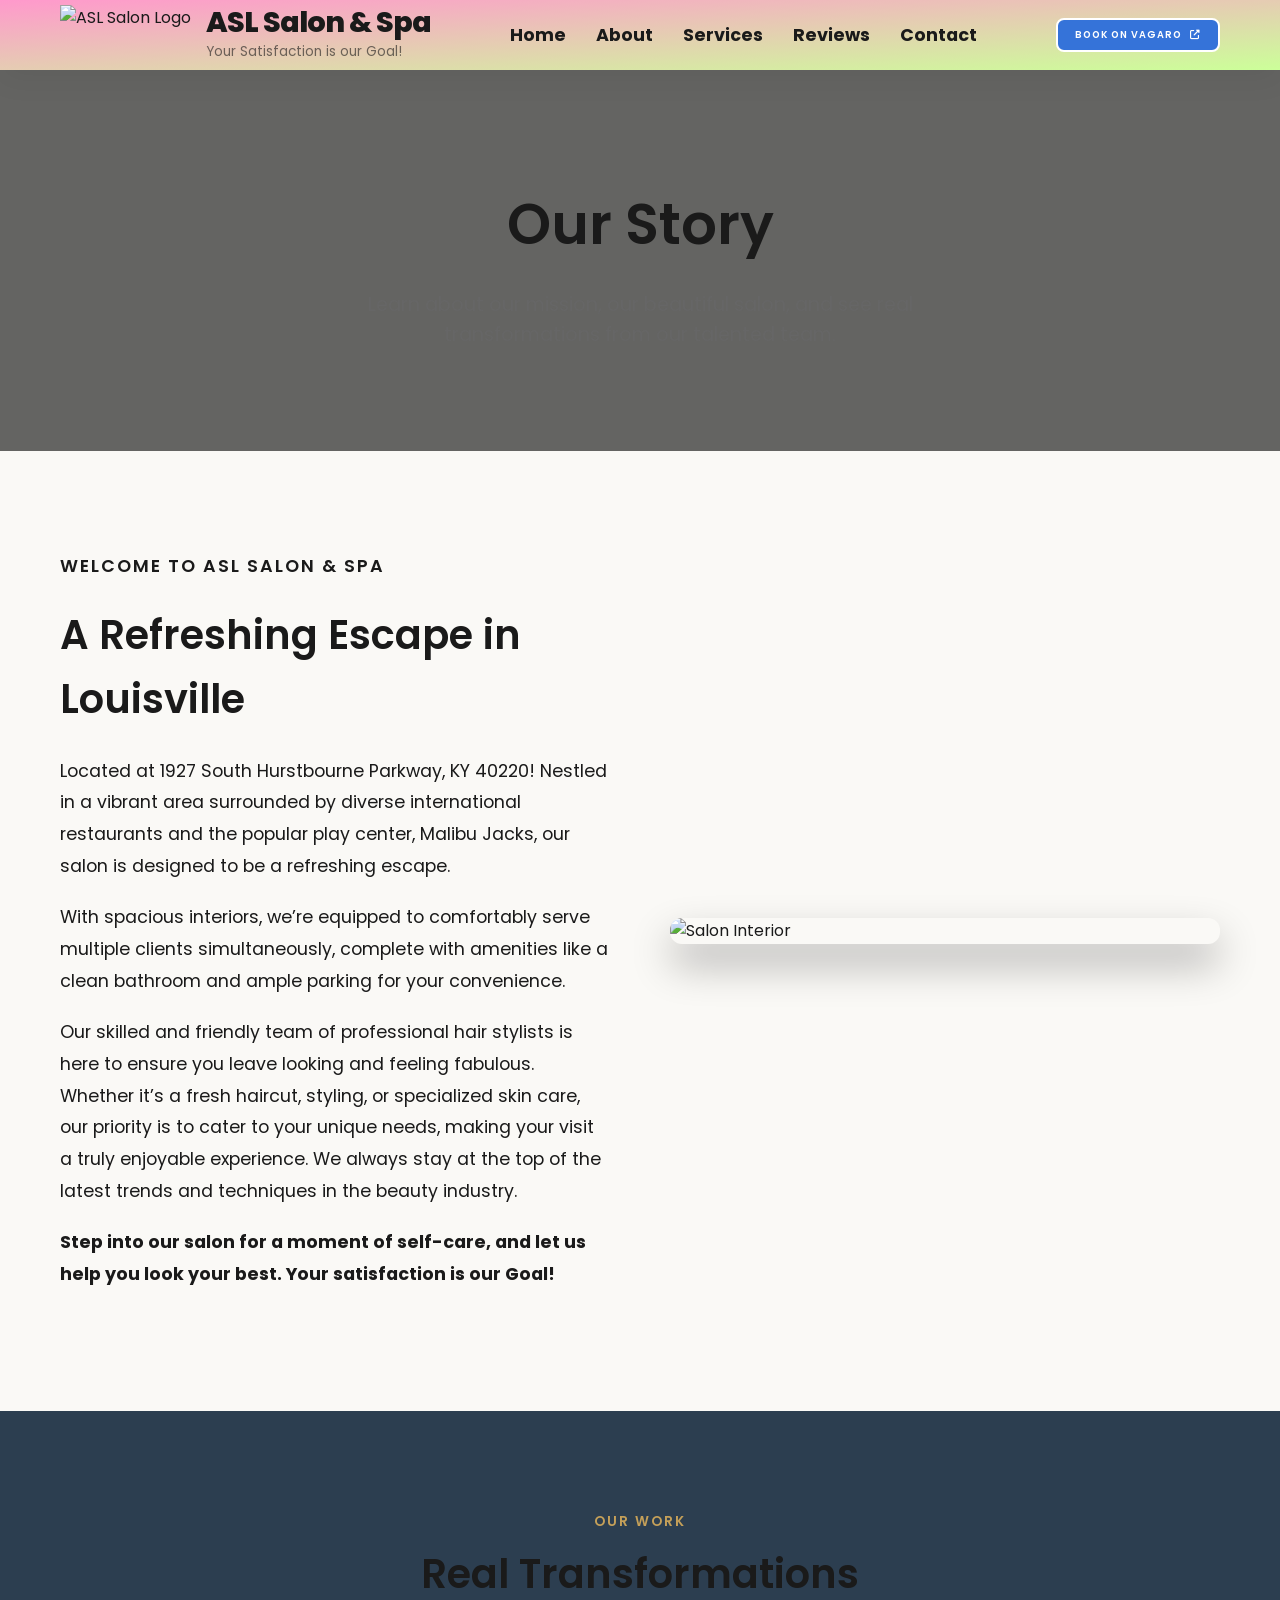
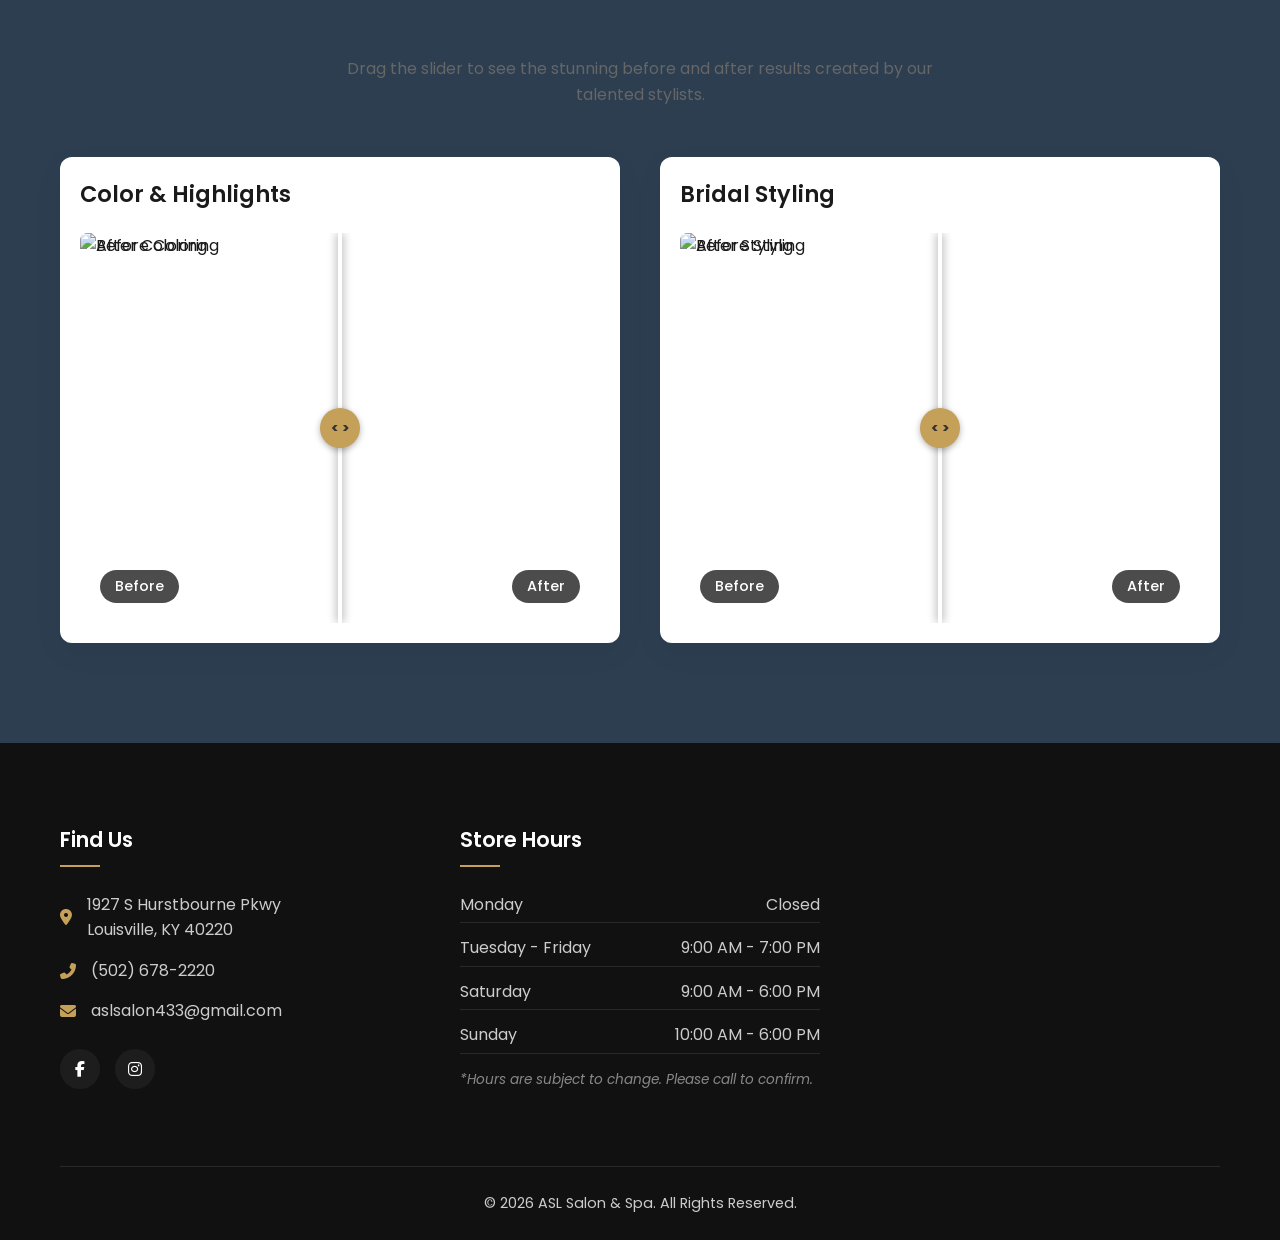
==== about.html @ 56c85f60 "Add files via upload" ====
<!DOCTYPE html>
<html lang="en">
<head>
    <meta charset="UTF-8">
    <meta name="viewport" content="width=device-width, initial-scale=1.0">
    <meta name="description" content="About ASL Salon & Spa in Louisville, KY. Discover our story and see our amazing client transformations.">
    <title>About Us | ASL Salon & Spa</title>
    
    <!-- Google Fonts -->
    <link rel="preconnect" href="https://fonts.googleapis.com">
    <link rel="preconnect" href="https://fonts.gstatic.com" crossorigin>
    <link href="https://fonts.googleapis.com/css2?family=Poppins:ital,wght@0,300;0,400;0,500;0,600;0,700;1,400&display=swap" rel="stylesheet">
    
    <!-- Font Awesome for Icons -->
    <link rel="stylesheet" href="https://cdnjs.cloudflare.com/ajax/libs/font-awesome/6.4.0/css/all.min.css">
    
    <!-- Custom CSS -->
    <link rel="stylesheet" href="style.css">
</head>
<body>
    <!-- Navigation -->
    <nav class="navbar" id="navbar">
        <div class="nav-container">
            <div class="brand">
                <img src="assets/logo.PNG" alt="ASL Salon Logo" class="logo-img">
                <div class="logo-text-wrapper">
                    <a href="index.html" class="logo-text">ASL Salon & Spa</a>
                    <span class="logo-tagline">Your Satisfaction is our Goal!</span>
                </div>
            </div>
            <div class="nav-links">
                <a href="index.html">Home</a>
                <a href="about.html">About</a>
                <a href="services.html">Services</a>
                <a href="index.html#testimonials">Reviews</a>
                <a href="contact.html">Contact</a>
            </div>
            <a href="https://www.vagaro.com/aslsalonandspa" class="btn-primary nav-btn" target="_blank" rel="noopener noreferrer">Book on Vagaro <i class="fas fa-external-link-alt" style="margin-left: 5px;"></i></a>
            <button class="mobile-menu-btn"><i class="fas fa-bars"></i></button>
        </div>
    </nav>

    <!-- About Hero Section -->
    <section class="about-hero">
        <div class="services-hero-overlay"></div>
        <div class="container text-center reveal" style="position: relative; z-index: 2;">
            <h1 style="font-size: 3.5rem; margin-bottom: 20px;">Our Story</h1>
            <p style="font-size: 1.2rem; max-width: 600px; margin: 0 auto; color: var(--text-light);">Learn about our mission, our beautiful salon, and see real transformations from our talented team.</p>
        </div>
    </section>

    <!-- Our Story Section -->
    <section class="our-story section-padding">
        <div class="container">
            <div class="about-grid">
                <div class="about-text reveal">
                    <p class="section-subtitle">Welcome to ASL Salon & Spa</p>
                    <h2 class="section-title">A Refreshing Escape in Louisville</h2>
                    <p>Located at 1927 South Hurstbourne Parkway, KY 40220! Nestled in a vibrant area surrounded by diverse international restaurants and the popular play center, Malibu Jacks, our salon is designed to be a refreshing escape.</p>
                    <p>With spacious interiors, we’re equipped to comfortably serve multiple clients simultaneously, complete with amenities like a clean bathroom and ample parking for your convenience.</p>
                    <p>Our skilled and friendly team of professional hair stylists is here to ensure you leave looking and feeling fabulous. Whether it’s a fresh haircut, styling, or specialized skin care, our priority is to cater to your unique needs, making your visit a truly enjoyable experience. We always stay at the top of the latest trends and techniques in the beauty industry.</p>
                    <p><strong>Step into our salon for a moment of self-care, and let us help you look your best. Your satisfaction is our Goal!</strong></p>
                </div>
                <div class="about-images reveal" style="transition-delay: 100ms;">
                    <img src="https://images.unsplash.com/photo-1527799820374-dcf8d9d4a388?ixlib=rb-4.0.3&auto=format&fit=crop&w=800&q=80" alt="Salon Interior" style="width: 100%; border-radius: 12px; box-shadow: 0 20px 40px rgba(0,0,0,0.3);">
                </div>
            </div>
        </div>
    </section>

    <!-- Transformations (Before & After) Section -->
    <section class="transformations section-padding" style="background-color: var(--secondary-color);">
        <div class="container text-center">
            <p class="section-subtitle reveal">Our Work</p>
            <h2 class="section-title reveal">Real Transformations</h2>
            <p class="reveal" style="color: var(--text-light); max-width: 600px; margin: 0 auto 50px auto;">Drag the slider to see the stunning before and after results created by our talented stylists.</p>

            <div class="transformations-grid">
                
                <!-- Transformation 1 -->
                <div class="transformation-card reveal">
                    <h3>Color & Highlights</h3>
                    <div class="ba-slider">
                        <img src="https://images.unsplash.com/photo-1595476108010-b4d1f10d5e43?ixlib=rb-4.0.3&auto=format&fit=crop&w=800&q=80" alt="After Coloring">
                        <div class="resize">
                            <img src="https://images.unsplash.com/photo-1519699047748-de8e457a634e?ixlib=rb-4.0.3&auto=format&fit=crop&w=800&q=80" alt="Before Coloring">
                        </div>
                        <span class="handle"></span>
                        <div class="ba-label before-label">Before</div>
                        <div class="ba-label after-label">After</div>
                    </div>
                </div>

                <!-- Transformation 2 -->
                <div class="transformation-card reveal" style="transition-delay: 100ms;">
                    <h3>Bridal Styling</h3>
                    <div class="ba-slider">
                        <img src="https://images.unsplash.com/photo-1560066984-138dadb4c035?ixlib=rb-4.0.3&auto=format&fit=crop&w=800&q=80" alt="After Styling">
                        <div class="resize">
                            <img src="https://images.unsplash.com/photo-1580618672591-eb180b1a973f?ixlib=rb-4.0.3&auto=format&fit=crop&w=800&q=80" alt="Before Styling">
                        </div>
                        <span class="handle"></span>
                        <div class="ba-label before-label">Before</div>
                        <div class="ba-label after-label">After</div>
                    </div>
                </div>

            </div>
        </div>
    </section>

    <!-- Contact & Footer -->
    <footer id="contact" class="footer">
        <div class="container">
            <div class="footer-grid">
                <!-- Location -->
                <div class="footer-col reveal">
                    <h3>Find Us</h3>
                    <p><i class="fas fa-map-marker-alt"></i> 1927 S Hurstbourne Pkwy<br>Louisville, KY 40220</p>
                    <p><i class="fas fa-phone-alt"></i> <a href="tel:502-678-2220">(502) 678-2220</a></p>
                    <p><i class="fas fa-envelope"></i> <a href="mailto:aslsalon433@gmail.com">aslsalon433@gmail.com</a></p>
                    <div class="social-links">
                        <a href="#"><i class="fab fa-facebook-f"></i></a>
                        <a href="#"><i class="fab fa-instagram"></i></a>
                    </div>
                </div>

                <!-- Hours -->
                <div class="footer-col reveal" style="transition-delay: 100ms;">
                    <h3>Store Hours</h3>
                    <ul class="hours-list">
                        <li><span>Monday</span> <span>Closed</span></li>
                        <li><span>Tuesday - Friday</span> <span>9:00 AM - 7:00 PM</span></li>
                        <li><span>Saturday</span> <span>9:00 AM - 6:00 PM</span></li>
                        <li><span>Sunday</span> <span>10:00 AM - 6:00 PM</span></li>
                    </ul>
                    <p class="hours-note">*Hours are subject to change. Please call to confirm.</p>
                </div>

                <!-- Map -->
                <div class="footer-col map-col reveal" style="transition-delay: 200ms;">
                    <!-- Embedded Google Map -->
                    <iframe 
                        src="https://www.google.com/maps/embed?pb=!1m18!1m12!1m3!1d3134.618036987747!2d-85.5804369!3d38.2187741!2m3!1f0!2f0!3f0!3m2!1i1024!2i768!4f13.1!3m3!1m2!1s0x8869a23999999999%3A0x8888888888888888!2s1927%20S%20Hurstbourne%20Pkwy%2C%20Louisville%2C%20KY%2040220!5e0!3m2!1sen!2sus!4v1680000000000!5m2!1sen!2sus" 
                        width="100%" 
                        height="200" 
                        style="border:0; border-radius: 8px;" 
                        allowfullscreen="" 
                        loading="lazy" 
                        referrerpolicy="no-referrer-when-downgrade">
                    </iframe>
                </div>
            </div>
            <div class="footer-bottom">
                <p>&copy; 2026 ASL Salon & Spa. All Rights Reserved.</p>
            </div>
        </div>
    </footer>

    <!-- Scripts -->
    <script src="script.js"></script>
</body>
</html>
---- style.css ----
/* CSS Variables for Theme */
:root {
    --primary-color: #c5a059; /* Elegant Gold/Bronze */
    --primary-hover: #b08d4b;
    --secondary-color: #2c3e50;
    --text-color: #1a1a1a; /* Deep Charcoal */
    --text-light: #666666;
    --bg-color: #faf9f6; /* Soft Beige/Cream */
    --bg-white: #ffffff;
    --transition: all 0.3s ease;
    --glass-bg: rgba(255, 255, 255, 0.85);
    --glass-border: rgba(255, 255, 255, 0.2);
    --shadow: 0 10px 30px rgba(0, 0, 0, 0.05);
}

/* Reset & Base Styles */
* {
    margin: 0;
    padding: 0;
    box-sizing: border-box;
}

html {
    scroll-behavior: smooth;
}

body {
    font-family: 'Poppins', sans-serif;
    color: var(--text-color);
    background-color: var(--bg-color);
    line-height: 1.6;
    overflow-x: hidden;
}

h1, h2, h3, h4, h5, h6 {
    font-family: 'Poppins', sans-serif;
    font-weight: 600;
    color: var(--text-color);
}

a {
    text-decoration: none;
    color: inherit;
    transition: var(--transition);
}

ul {
    list-style: none;
}

img {
    max-width: 100%;
    height: auto;
    display: block;
}

.container {
    max-width: 1200px;
    margin: 0 auto;
    padding: 0 20px;
}

.text-center {
    text-align: center;
}

.section-padding {
    padding: 100px 0;
}

.bg-light {
    background-color: var(--bg-white);
}

.highlight {
    color: var(--primary-color);
    font-style: italic;
}

/* Typography Utility */
.section-subtitle {
    text-transform: uppercase;
    letter-spacing: 2px;
    font-size: 0.85rem;
    color: var(--primary-color);
    font-weight: 600;
    margin-bottom: 10px;
}

.section-title {
    font-size: 2.5rem;
    margin-bottom: 50px;
}

/* Buttons */
.btn-primary {
    display: inline-block;
    background-color: rgb(53, 115, 217);
    color: #fff;
    padding: 7px 17px;
    font-size: 0.6rem;
    border-radius: 8px;
    font-weight: 600;
    letter-spacing: 1px;
    transition: var(--transition);
    border: 2px solid #fff;
    text-transform: uppercase;
    white-space: nowrap;
}

.btn-primary:hover {
    background-color: rgb(63, 125, 227);
    transform: translateY(-2px);
    box-shadow: 0 10px 20px rgba(0,0,0,0.1);
}

.btn-primary:active {
    transform: translateY(0);
    box-shadow: none;
}

.btn-secondary {
    display: inline-block;
    background-color: rgb(53, 115, 217);
    color: #fff;
    padding: 7px 17px;
    font-size: 0.6rem;
    border-radius: 8px;
    font-weight: 600;
    letter-spacing: 1px;
    transition: var(--transition);
    border: 2px solid #fff;
    text-transform: uppercase;
    white-space: nowrap;
}

.btn-secondary:hover {
    background-color: rgb(63, 125, 227);
    transform: translateY(-2px);
    box-shadow: 0 10px 20px rgba(0,0,0,0.1);
}

.btn-secondary:active {
    transform: translateY(0);
    box-shadow: none;
}

.btn-large {
    padding: 9px 21px;
    font-size: 0.7rem;
}

/* Navigation - Glassmorphism */
.navbar {
    position: fixed;
    top: 0;
    left: 0;
    width: 100%;
    z-index: 1000;
    transition: var(--transition);
    padding: 5px 0;
    background: linear-gradient(to top left, #ccff99 0%, #ff99cc 100%);
    box-shadow: var(--shadow);
}

.navbar.scrolled {
    padding: 5px 0;
}

.nav-container {
    max-width: 1200px;
    margin: 0 auto;
    padding: 0 20px;
    display: flex;
    justify-content: space-between;
    align-items: center;
}

.brand {
    display: flex;
    align-items: center;
    gap: 15px;
}

.logo-img {
    height: 60px; 
    width: auto;
}

.logo-text-wrapper {
    display: flex;
    flex-direction: column;
}

.logo-text {
    font-family: 'Poppins', sans-serif;
    font-size: 1.8rem;
    font-weight: 800; /* Heavy Bold */
    color: var(--text-color);
    letter-spacing: -1px;
    white-space: nowrap;
    line-height: 1.1;
}

.logo-tagline {
    font-size: 0.85rem;
    font-weight: 400;
    color: var(--text-color);
    opacity: 0.6;
    margin-top: 2px;
    white-space: nowrap;
}

.nav-links {
    display: flex;
    gap: 30px;
}

.nav-links a {
    font-size: 1.1rem;
    font-weight: 700;
    color: var(--text-color);
    position: relative;
    display: inline-block;
    transition: all 0.3s cubic-bezier(0.175, 0.885, 0.32, 1.275);
}

.nav-links a:hover {
    color: #fff;
    transform: scale(1.15);
}

.navbar.scrolled .nav-links a {
    color: var(--text-color);
}

.nav-links a::after {
    content: '';
    position: absolute;
    bottom: -5px;
    left: 0;
    width: 0;
    height: 2px;
    background-color: var(--primary-color);
    transition: var(--transition);
}

.nav-links a:hover::after {
    width: 100%;
}

.mobile-menu-btn {
    display: none;
    background: none;
    border: none;
    font-size: 1.5rem;
    color: var(--text-color);
    cursor: pointer;
}

.navbar.scrolled .mobile-menu-btn {
    color: var(--text-color);
}

/* Hero Section */
.hero {
    position: relative;
    height: 100vh;
    min-height: 600px;
    display: flex;
    align-items: center;
    justify-content: center;
    text-align: center;
    overflow: hidden;
}
.hero-slideshow {
    position: absolute;
    top: 0; left: 0; right: 0; bottom: 0;
    z-index: 1;
    overflow: hidden;
}

.slide {
    position: absolute;
    top: -5%; left: -5%; right: -5%; bottom: -5%;
    background-size: cover;
    background-position: center;
    filter: blur(2px); /* Much less blur so services are distinguishable */
    opacity: 0;
    animation: fadeSlide 12s infinite ease-in-out;
}

.slide-1 {
    /* Men's Haircut */
    background-image: url('assets/mens_haircut.png');
    animation-delay: 0s;
}

.slide-2 {
    /* Woman Coloring / Highlights */
    background-image: url('assets/woman_highlights.png');
    animation-delay: 3s;
}

.slide-3 {
    /* Man Threading / Grooming */
    background-image: url('assets/man_threading.png');
    animation-delay: 6s;
}

.slide-4 {
    /* Woman Facial */
    background-image: url('assets/woman_facial.png');
    animation-delay: 9s;
}

@keyframes fadeSlide {
    0%   { opacity: 0; transform: scale(1) translateX(0px); }
    5%   { opacity: 1; transform: scale(1.01) translateX(-5px); }
    20%  { opacity: 1; transform: scale(1.04) translateX(-15px); }
    25%  { opacity: 0; transform: scale(1.05) translateX(-25px); }
    100% { opacity: 0; transform: scale(1) translateX(0px); }
}
.hero-overlay {
    position: absolute;
    top: 0;
    left: 0;
    width: 100%;
    height: 100%;
    background: linear-gradient(rgba(0,0,0,0.4), rgba(0,0,0,0.7));
    z-index: 2;
}

.hero-content {
    position: relative;
    z-index: 3;
    max-width: 800px;
    padding: 0 20px;
}

.hero h1 {
    color: #fff;
    font-size: 4.5rem;
    line-height: 1.2;
    margin-bottom: 20px;
}

.hero p {
    color: #f0f0f0;
    font-size: 1.2rem;
    margin-bottom: 40px;
    font-weight: 300;
}

.hero-buttons {
    display: flex;
    gap: 20px;
    justify-content: center;
}

/* Services Section */
.services-grid {
    display: grid;
    grid-template-columns: repeat(auto-fit, minmax(300px, 1fr));
    gap: 40px;
}

.service-card {
    background: var(--bg-white);
    border-radius: 8px;
    overflow: hidden;
    box-shadow: var(--shadow);
    transition: var(--transition);
}

.service-card:hover {
    transform: translateY(-10px);
    box-shadow: 0 20px 40px rgba(0,0,0,0.1);
}

.service-img {
    height: 250px;
    overflow: hidden;
}

.service-img img {
    width: 100%;
    height: 100%;
    object-fit: cover;
    transition: transform 0.5s ease;
}

.service-card:hover .service-img img {
    transform: scale(1.1);
}

.service-content {
    padding: 30px;
    text-align: left;
}

.service-content h3 {
    font-size: 1.4rem;
    margin-bottom: 15px;
}

.service-content p {
    color: var(--text-light);
    margin-bottom: 20px;
    font-size: 0.95rem;
}

.service-link {
    color: var(--primary-color);
    font-weight: 600;
    font-size: 0.9rem;
    text-transform: uppercase;
    letter-spacing: 1px;
    display: inline-flex;
    align-items: center;
    gap: 8px;
}

.service-link:hover {
    color: var(--text-color);
}

/* About Section */
.about-grid {
    display: grid;
    grid-template-columns: 1fr 1fr;
    gap: 60px;
    align-items: center;
}

.about-text h2 {
    margin-bottom: 25px;
}

.about-text p {
    color: var(--text-light);
    margin-bottom: 20px;
}

.about-features {
    margin-top: 30px;
}

.about-features li {
    margin-bottom: 15px;
    display: flex;
    align-items: center;
    gap: 15px;
    font-weight: 500;
}

.about-features i {
    color: var(--primary-color);
    font-size: 1.2rem;
}

.about-images {
    position: relative;
}

.img-main {
    border-radius: 8px;
    box-shadow: var(--shadow);
}

.img-sub {
    position: absolute;
    bottom: -30px;
    left: -30px;
    border: 10px solid var(--bg-white);
    border-radius: 8px;
    box-shadow: var(--shadow);
    width: 60%;
}

/* Testimonials */
.testimonials {
    background-color: var(--secondary-color);
    color: #fff;
}

.testimonials .section-title, .testimonials .section-subtitle {
    color: #fff;
}

.testimonials .section-subtitle {
    color: var(--primary-color);
}

.reviews-carousel-wrapper {
    overflow: hidden;
    width: 100%;
    padding: 20px 0 40px 0;
    margin-top: 40px;
}

.reviews-carousel-track {
    display: flex;
    width: max-content;
    gap: 30px;
    padding-right: 30px;
    animation: marquee-scroll 45s linear infinite;
}

.reviews-carousel-track:hover {
    animation-play-state: paused;
}

@keyframes marquee-scroll {
    0% { transform: translateX(0); }
    100% { transform: translateX(-50%); }
}

.review-card {
    width: 350px;
    flex-shrink: 0;
    white-space: normal;
    background: #fff;
    border-radius: 12px;
    padding: 30px;
    text-align: left;
    box-shadow: 0 10px 30px rgba(0,0,0,0.1);
    border: 1px solid rgba(0,0,0,0.05);
}

.review-header {
    display: flex;
    justify-content: space-between;
    align-items: flex-start;
    margin-bottom: 20px;
}

.reviewer-info {
    display: flex;
    align-items: center;
    gap: 15px;
}

.reviewer-avatar {
    width: 50px;
    height: 50px;
    border-radius: 50%;
    background: linear-gradient(to top left, #ccff99 0%, #ff99cc 100%);
    color: #333;
    display: flex;
    align-items: center;
    justify-content: center;
    font-size: 1.5rem;
    font-weight: 700;
}

.client-name {
    margin: 0;
    font-size: 1.1rem;
    font-weight: 600;
    color: #333;
}

.stars {
    color: #fbbc04; /* Google yellow */
    font-size: 0.9rem;
    margin-top: 2px;
}

.google-icon {
    font-size: 1.5rem;
    color: #4285F4;
}

.review-text {
    font-family: 'Poppins', sans-serif;
    font-size: 1rem;
    color: #555;
    line-height: 1.6;
    font-style: normal;
}

/* Footer */
.footer {
    background-color: #111;
    color: #ccc;
    padding: 80px 0 0 0;
}

.footer-grid {
    display: grid;
    grid-template-columns: repeat(auto-fit, minmax(250px, 1fr));
    gap: 40px;
    margin-bottom: 60px;
}

.footer-col h3 {
    color: #fff;
    font-size: 1.3rem;
    margin-bottom: 25px;
    position: relative;
    padding-bottom: 10px;
}

.footer-col h3::after {
    content: '';
    position: absolute;
    bottom: 0;
    left: 0;
    width: 40px;
    height: 2px;
    background-color: var(--primary-color);
}

.footer-col p {
    margin-bottom: 15px;
    display: flex;
    align-items: center;
    gap: 15px;
}

.footer-col p i {
    color: var(--primary-color);
}

.social-links {
    display: flex;
    gap: 15px;
    margin-top: 25px;
}

.social-links a {
    display: inline-flex;
    align-items: center;
    justify-content: center;
    width: 40px;
    height: 40px;
    background-color: rgba(255,255,255,0.05);
    border-radius: 50%;
    color: #fff;
}

.social-links a:hover {
    background-color: var(--primary-color);
}

.hours-list li {
    display: flex;
    justify-content: space-between;
    margin-bottom: 12px;
    border-bottom: 1px solid rgba(255,255,255,0.1);
    padding-bottom: 5px;
}

.hours-note {
    font-size: 0.85rem;
    font-style: italic;
    color: #888;
    margin-top: 15px;
}

.footer-bottom {
    text-align: center;
    padding: 25px 0;
    border-top: 1px solid rgba(255,255,255,0.1);
    font-size: 0.9rem;
}

/* Animations */
.reveal {
    opacity: 0;
    transform: translateY(30px);
    transition: all 0.8s ease;
}

.reveal.active {
    opacity: 1;
    transform: translateY(0);
}

/* Responsive */
@media (max-width: 992px) {
    .about-grid {
        grid-template-columns: 1fr;
        gap: 40px;
    }
    
    .img-sub {
        width: 50%;
    }

    .hero h1 {
        font-size: 3.5rem;
    }
}

@media (max-width: 768px) {
    .nav-links {
        display: none; 
        flex-direction: column;
        position: absolute;
        top: 100%;
        left: 0;
        width: 100%;
        background: linear-gradient(to top left, #ccff99 0%, #ff99cc 100%);
        padding: 20px 0;
        text-align: center;
        box-shadow: 0 10px 20px rgba(0,0,0,0.1);
    }
    
    .nav-links.active {
        display: flex;
    }
    
    .mobile-menu-btn {
        display: block;
    }

    .nav-btn {
        display: none;
    }

    .hero h1 {
        font-size: 2.8rem;
    }

    .hero-buttons {
        flex-direction: column;
        align-items: center;
        gap: 15px;
    }

    .section-title {
        font-size: 2rem;
    }

    .footer-grid {
        grid-template-columns: 1fr;
    }

    .section-padding {
        padding: 50px 0;
    }
}

/* Pricing Section */
.services-hero {
    background: linear-gradient(rgba(0,0,0,0.6), rgba(0,0,0,0.6)), url('assets/woman_facial.png');
    background-size: cover;
    background-position: center;
    padding: 180px 0 100px 0;
    color: #fff;
    position: relative;
}

.pricing-grid {
    display: grid;
    grid-template-columns: 1fr 1fr;
    gap: 60px;
    margin-top: 40px;
}

.pricing-category {
    background: #fff;
    border-radius: 16px;
    padding: 35px 30px;
    box-shadow: 0 15px 35px rgba(0,0,0,0.06);
    transition: transform 0.3s ease, box-shadow 0.3s ease;
    border-top: 5px solid var(--primary-color);
}

.pricing-category:hover {
    transform: translateY(-8px);
    box-shadow: 0 25px 50px rgba(0,0,0,0.1);
}

.category-header {
    display: flex;
    align-items: center;
    gap: 15px;
    margin-bottom: 30px;
    padding-bottom: 20px;
    border-bottom: 1px solid rgba(0, 0, 0, 0.08);
}

.category-header i {
    font-size: 1.5rem;
    color: #fff;
    background: linear-gradient(135deg, var(--primary-color), var(--primary-hover));
    width: 50px;
    height: 50px;
    display: flex;
    align-items: center;
    justify-content: center;
    border-radius: 50%;
    box-shadow: 0 5px 15px rgba(197, 160, 89, 0.3);
}

.category-header h2 {
    font-size: 1.8rem;
    margin: 0;
    color: var(--secondary-color);
    letter-spacing: -0.5px;
}

.pricing-item {
    display: flex;
    align-items: center;
    margin-bottom: 16px;
    padding: 4px 0;
    transition: opacity 0.2s ease;
}

.pricing-item:hover {
    opacity: 0.8;
}

.pricing-name {
    font-weight: 500;
    color: #333;
    font-size: 1.05rem;
}

.pricing-dots {
    flex-grow: 1;
    border-bottom: 2px dotted rgba(0, 0, 0, 0.15);
    margin: 0 15px;
    position: relative;
    top: -5px;
}

.pricing-price {
    font-weight: 700;
    color: var(--secondary-color);
    font-size: 1.1rem;
    background: #f8f9fa;
    padding: 4px 12px;
    border-radius: 20px;
    border: 1px solid rgba(0,0,0,0.05);
}

@media (max-width: 992px) {
    .pricing-grid {
        grid-template-columns: 1fr;
    }
}

/* About Page & Transformations */
.about-hero {
    background: linear-gradient(rgba(0,0,0,0.6), rgba(0,0,0,0.6)), url('https://images.unsplash.com/photo-1521590832167-7bfc17484d20?ixlib=rb-4.0.3&auto=format&fit=crop&w=1920&q=80');
    background-size: cover;
    background-position: center;
    padding: 180px 0 100px 0;
    color: #fff;
    position: relative;
}

.our-story p {
    font-size: 1.1rem;
    line-height: 1.8;
    margin-bottom: 20px;
    color: var(--text-color);
}

.transformations-grid {
    display: grid;
    grid-template-columns: 1fr 1fr;
    gap: 40px;
    margin-top: 40px;
}

.transformation-card {
    background: #fff;
    border-radius: 12px;
    padding: 20px;
    box-shadow: 0 10px 30px rgba(0,0,0,0.05);
    text-align: left;
}

.transformation-card h3 {
    margin-bottom: 20px;
    font-size: 1.4rem;
    color: var(--text-color);
}

/* Before & After Slider */
.ba-slider {
    position: relative;
    width: 100%;
    overflow: hidden;
    border-radius: 8px;
    aspect-ratio: 4/3;
    user-select: none;
}

.ba-slider img {
    width: 100%;
    height: 100%;
    object-fit: cover;
    display: block;
}

.ba-slider .resize {
    position: absolute;
    top: 0;
    left: 0;
    height: 100%;
    width: 50%;
    overflow: hidden;
}

.ba-slider .resize img {
    position: absolute;
    top: 0;
    left: 0;
    height: 100%;
    /* width is set via JS to match parent container width */
    max-width: none;
}

.ba-slider .handle {
    position: absolute;
    left: 50%;
    top: 0;
    bottom: 0;
    width: 4px;
    background-color: #fff;
    cursor: ew-resize;
    transform: translateX(-50%);
    box-shadow: 0 0 10px rgba(0,0,0,0.5);
    z-index: 10;
}

.ba-slider .handle::after {
    content: '< >';
    position: absolute;
    top: 50%;
    left: 50%;
    transform: translate(-50%, -50%);
    width: 40px;
    height: 40px;
    background-color: var(--primary-color);
    color: #333;
    border-radius: 50%;
    display: flex;
    align-items: center;
    justify-content: center;
    font-weight: bold;
    font-size: 14px;
    box-shadow: 0 2px 6px rgba(0,0,0,0.3);
}

.ba-label {
    position: absolute;
    bottom: 20px;
    background: rgba(0,0,0,0.7);
    color: #fff;
    padding: 5px 15px;
    border-radius: 20px;
    font-size: 0.9rem;
    font-weight: 500;
    z-index: 5;
    pointer-events: none;
}

.before-label {
    left: 20px;
}

.after-label {
    right: 20px;
}

@media (max-width: 992px) {
    .transformations-grid {
        grid-template-columns: 1fr;
    }
}

/* Custom Pricing Card Colors */
.card-treatment {
    background-color: #47e1b5 !important;
    border-top: none !important;
}
.card-treatment .category-header h2,
.card-treatment .pricing-name,
.card-treatment .pricing-price {
    color: #111 !important;
}
.card-treatment .pricing-dots {
    border-bottom: 2px dotted rgba(0, 0, 0, 0.3) !important;
}
.card-treatment .pricing-price {
    background: rgba(255, 255, 255, 0.5) !important;
    border: 1px solid rgba(255, 255, 255, 0.6) !important;
}
.card-treatment .category-header {
    border-bottom: 1px solid rgba(0, 0, 0, 0.15) !important;
}

.card-waxing {
    background: linear-gradient(to bottom, #ccccff 0%, #ff99ff 100%) !important;
    border-top: none !important;
}
.card-waxing .category-header h2,
.card-waxing .pricing-name,
.card-waxing .pricing-price {
    color: #111 !important;
}
.card-waxing .pricing-dots {
    border-bottom: 2px dotted rgba(0, 0, 0, 0.3) !important;
}
.card-waxing .pricing-price {
    background: rgba(255, 255, 255, 0.5) !important;
    border: 1px solid rgba(255, 255, 255, 0.6) !important;
}
.card-waxing .category-header {
    border-bottom: 1px solid rgba(0, 0, 0, 0.15) !important;
}

.card-womens {
    background: linear-gradient(to bottom, #003399 0%, #ff00ff 100%) !important;
    border-top: none !important;
}
.card-womens .category-header h2,
.card-womens .pricing-name,
.card-womens .pricing-price {
    color: #fff !important;
}
.card-womens .pricing-dots {
    border-bottom: 2px dotted rgba(255, 255, 255, 0.4) !important;
}
.card-womens .pricing-price {
    background: rgba(0, 0, 0, 0.2) !important;
    border: 1px solid rgba(0, 0, 0, 0.3) !important;
}
.card-womens .category-header {
    border-bottom: 1px solid rgba(255, 255, 255, 0.2) !important;
}

.card-mens {
    background-color: #1d2322 !important;
    border-top: none !important;
}
.card-mens .category-header h2,
.card-mens .pricing-name,
.card-mens .pricing-price {
    color: #fff !important;
}
.card-mens .pricing-dots {
    border-bottom: 2px dotted rgba(255, 255, 255, 0.4) !important;
}
.card-mens .pricing-price {
    background: rgba(255, 255, 255, 0.1) !important;
    border: 1px solid rgba(255, 255, 255, 0.15) !important;
}
.card-mens .category-header {
    border-bottom: 1px solid rgba(255, 255, 255, 0.2) !important;
}

/* Contact Page */
.contact-hero {
    background: linear-gradient(rgba(0,0,0,0.6), rgba(0,0,0,0.6)), url('https://images.unsplash.com/photo-1562322140-8baeececf3df?ixlib=rb-4.0.3&auto=format&fit=crop&w=1920&q=80');
    background-size: cover;
    background-position: center;
    padding: 180px 0 100px 0;
    color: #fff;
    position: relative;
}

.contact-grid {
    display: grid;
    grid-template-columns: 1fr 1.5fr;
    gap: 50px;
}

.contact-info-panel {
    background: #fff;
    padding: 40px;
    border-radius: 16px;
    box-shadow: 0 15px 35px rgba(0,0,0,0.06);
}

.contact-info-panel h2 {
    font-size: 2rem;
    margin-bottom: 15px;
    color: var(--secondary-color);
}

.contact-intro {
    color: var(--text-light);
    margin-bottom: 30px;
    font-size: 1.05rem;
}

.info-item {
    display: flex;
    align-items: flex-start;
    gap: 20px;
    margin-bottom: 25px;
}

.info-item i {
    font-size: 1.5rem;
    color: var(--primary-color);
    background: rgba(197, 160, 89, 0.1);
    width: 50px;
    height: 50px;
    display: flex;
    align-items: center;
    justify-content: center;
    border-radius: 50%;
    flex-shrink: 0;
}

.info-item h3 {
    margin-bottom: 5px;
    font-size: 1.1rem;
}

.info-item p {
    color: var(--text-light);
    margin: 0;
}

.store-hours-box {
    margin-top: 40px;
    padding-top: 30px;
    border-top: 1px solid rgba(0,0,0,0.1);
}

.store-hours-box h3 {
    margin-bottom: 20px;
    display: flex;
    align-items: center;
    gap: 10px;
    color: var(--secondary-color);
}

.hours-list-detailed li {
    display: flex;
    justify-content: space-between;
    margin-bottom: 10px;
    padding-bottom: 10px;
    border-bottom: 1px dashed rgba(0,0,0,0.05);
}

.hours-list-detailed li:last-child {
    border-bottom: none;
    margin-bottom: 0;
    padding-bottom: 0;
}

.hours-list-detailed .closed {
    color: #e74c3c;
    font-weight: 600;
}

.contact-form-container {
    background: #fff;
    padding: 40px;
    border-radius: 16px;
    box-shadow: 0 15px 35px rgba(0,0,0,0.06);
    border-top: 5px solid var(--primary-color);
}

.contact-form-container h2 {
    font-size: 2rem;
    margin-bottom: 30px;
    color: var(--secondary-color);
}

.contact-form .form-group {
    margin-bottom: 20px;
}

.contact-form label {
    display: block;
    margin-bottom: 8px;
    font-weight: 500;
    color: #333;
}

.contact-form input,
.contact-form select,
.contact-form textarea {
    width: 100%;
    padding: 15px;
    border: 1px solid #ddd;
    border-radius: 8px;
    font-family: 'Poppins', sans-serif;
    font-size: 1rem;
    transition: var(--transition);
    background: #fdfdfd;
}

.contact-form input:focus,
.contact-form select:focus,
.contact-form textarea:focus {
    outline: none;
    border-color: var(--primary-color);
    box-shadow: 0 0 0 3px rgba(197, 160, 89, 0.2);
}

.contact-form textarea {
    resize: vertical;
}

.submit-btn {
    width: 100%;
    font-size: 1.1rem;
    padding: 15px;
    margin-top: 10px;
}

@media (max-width: 992px) {
    .contact-grid {
        grid-template-columns: 1fr;
    }
}
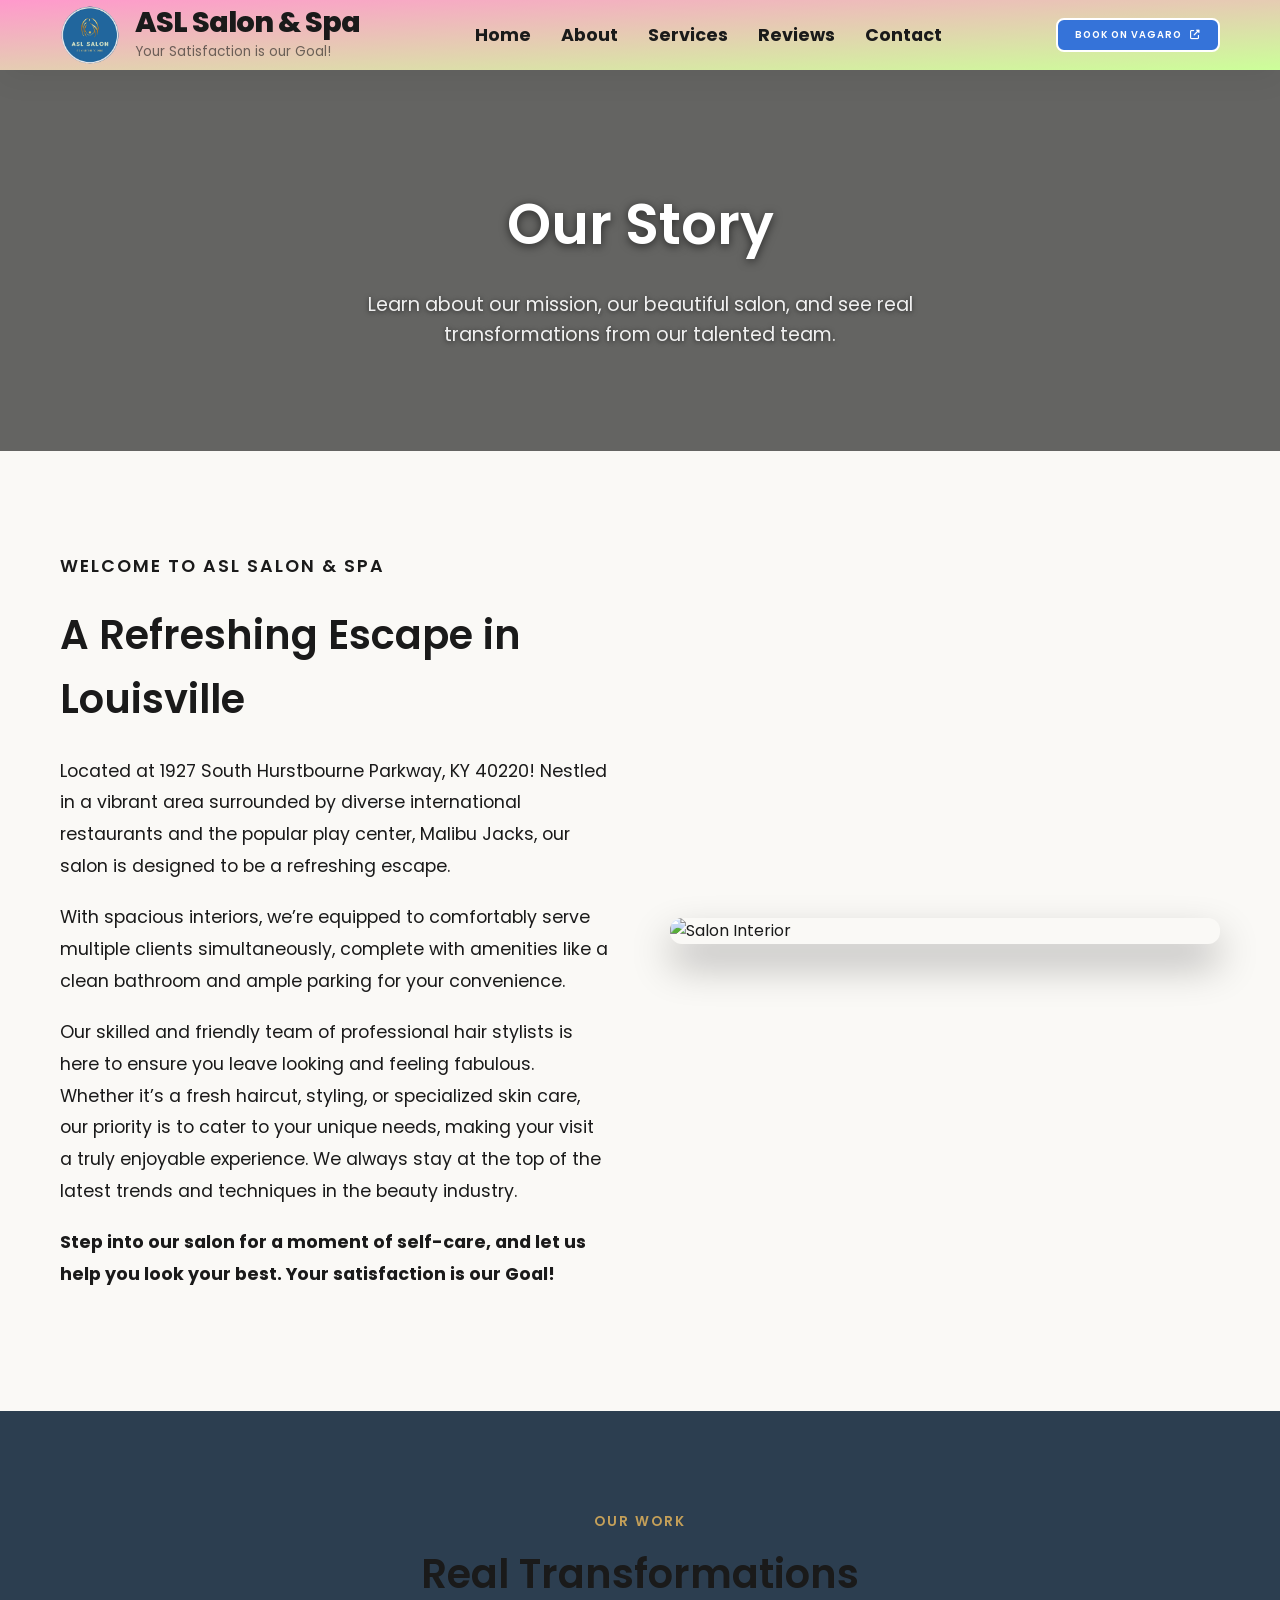
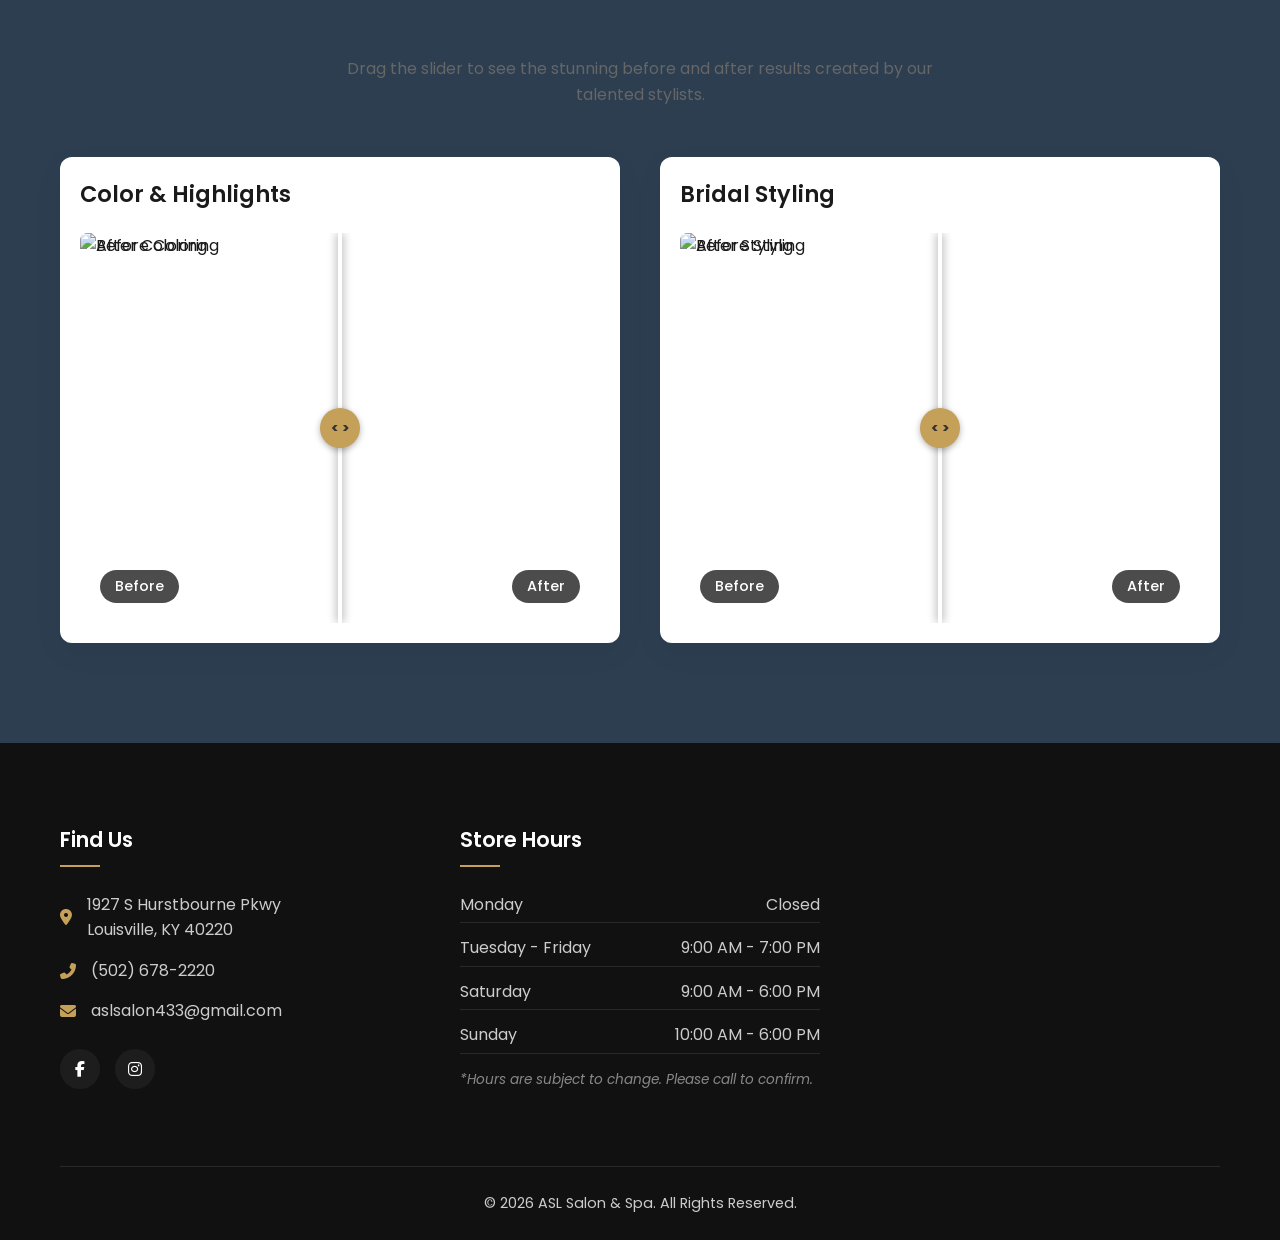
==== commit 588397bc: "Add files via upload" ====
--- a/about.html
+++ b/about.html
@@ -22,7 +22,7 @@
     <nav class="navbar" id="navbar">
         <div class="nav-container">
             <div class="brand">
-                <img src="assets/logo.PNG" alt="ASL Salon Logo" class="logo-img">
+                <img src="assets/logo.png" alt="ASL Salon Logo" class="logo-img">
                 <div class="logo-text-wrapper">
                     <a href="index.html" class="logo-text">ASL Salon & Spa</a>
                     <span class="logo-tagline">Your Satisfaction is our Goal!</span>
@@ -44,8 +44,8 @@
     <section class="about-hero">
         <div class="services-hero-overlay"></div>
         <div class="container text-center reveal" style="position: relative; z-index: 2;">
-            <h1 style="font-size: 3.5rem; margin-bottom: 20px;">Our Story</h1>
-            <p style="font-size: 1.2rem; max-width: 600px; margin: 0 auto; color: var(--text-light);">Learn about our mission, our beautiful salon, and see real transformations from our talented team.</p>
+            <h1 class="page-hero-title">Our Story</h1>
+            <p class="page-hero-subtitle">Learn about our mission, our beautiful salon, and see real transformations from our talented team.</p>
         </div>
     </section>
 
--- a/style.css
+++ b/style.css
@@ -694,6 +694,23 @@
     }
 }
 
+/* Page Hero Titles */
+.page-hero-title {
+    font-size: 3.5rem;
+    margin-bottom: 20px;
+    color: #ffffff !important;
+    text-shadow: 0 2px 10px rgba(0,0,0,0.6);
+}
+
+.page-hero-subtitle {
+    font-size: 1.2rem;
+    max-width: 600px;
+    margin: 0 auto;
+    color: #f0f0f0 !important;
+    text-shadow: 0 1px 5px rgba(0,0,0,0.6);
+    line-height: 1.6;
+}
+
 @media (max-width: 768px) {
     .nav-links {
         display: none; 
@@ -734,12 +751,47 @@
         font-size: 2rem;
     }
 
-    .footer-grid {
-        grid-template-columns: 1fr;
+    .footer-grid, .contact-grid, .pricing-grid, .about-grid, .transformations-grid {
+        grid-template-columns: 1fr !important;
+        gap: 30px;
+    }
+    
+    .contact-info-panel, .contact-form-container {
+        padding: 25px 20px;
     }
 
     .section-padding {
         padding: 50px 0;
+    }
+    
+    .logo-text {
+        font-size: 1.25rem !important;
+        white-space: normal !important;
+        line-height: 1.1;
+    }
+    
+    .logo-img {
+        height: 40px !important;
+    }
+    
+    .brand {
+        gap: 8px !important;
+    }
+    
+    .logo-tagline {
+        font-size: 0.65rem !important;
+    }
+    
+    .page-hero-title {
+        font-size: 2.2rem !important;
+    }
+    
+    .page-hero-subtitle {
+        font-size: 1rem !important;
+    }
+    
+    .contact-hero, .services-hero, .about-hero {
+        padding: 120px 0 60px 0 !important;
     }
 }
 
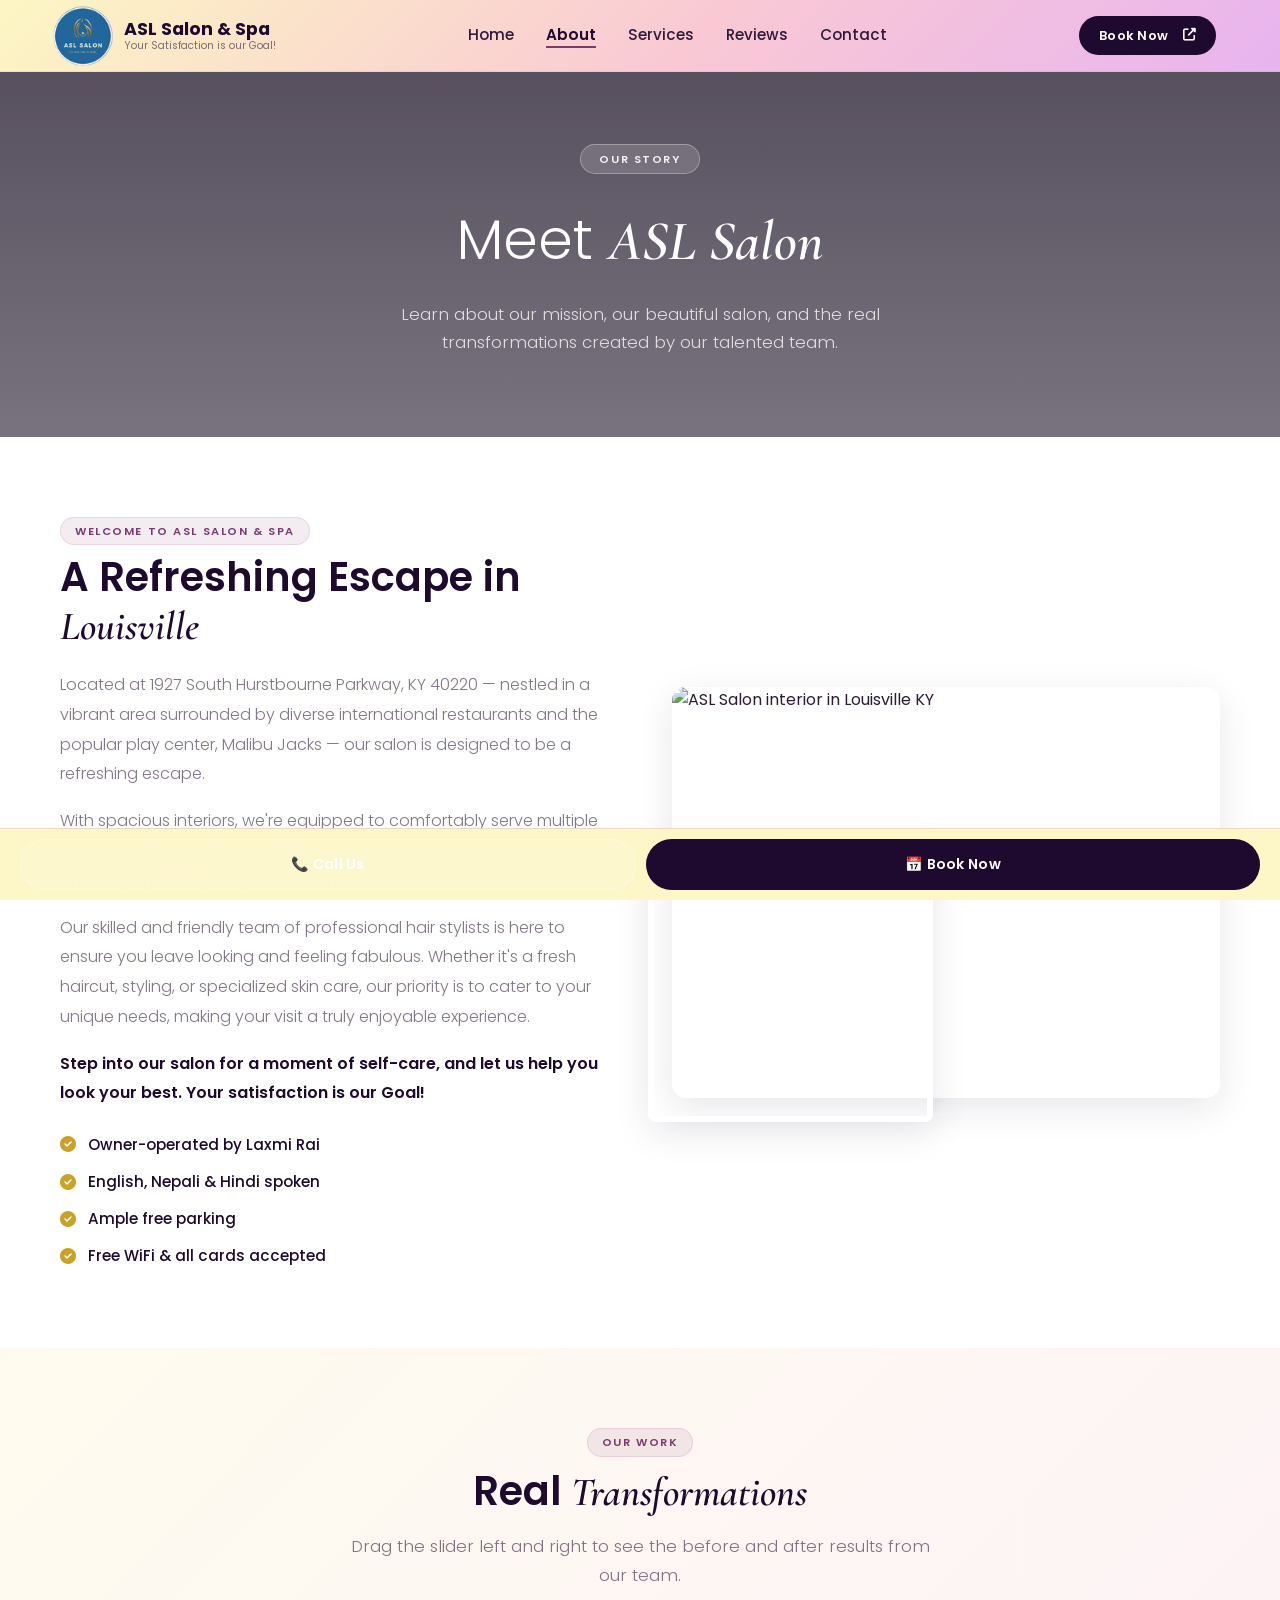
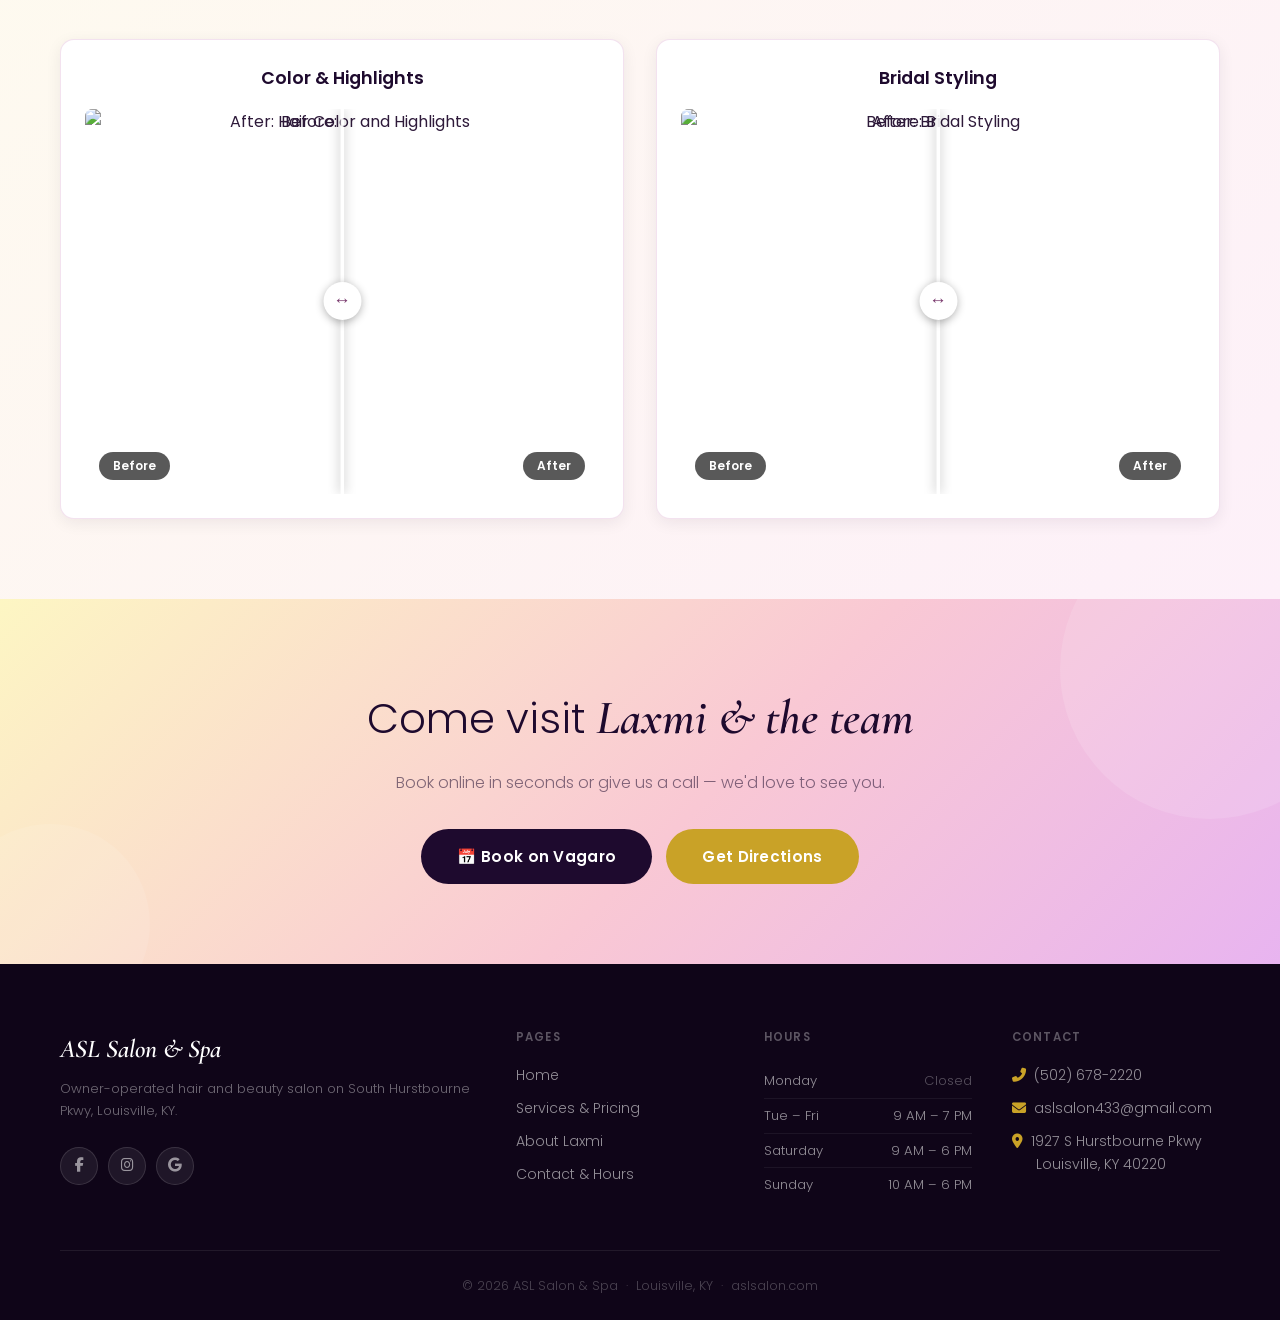
==== commit f28ebc27: "Add files via upload" ====
--- a/about.html
+++ b/about.html
@@ -1,163 +1,161 @@
 <!DOCTYPE html>
 <html lang="en">
 <head>
-    <meta charset="UTF-8">
-    <meta name="viewport" content="width=device-width, initial-scale=1.0">
-    <meta name="description" content="About ASL Salon & Spa in Louisville, KY. Discover our story and see our amazing client transformations.">
-    <title>About Us | ASL Salon & Spa</title>
-    
-    <!-- Google Fonts -->
-    <link rel="preconnect" href="https://fonts.googleapis.com">
-    <link rel="preconnect" href="https://fonts.gstatic.com" crossorigin>
-    <link href="https://fonts.googleapis.com/css2?family=Poppins:ital,wght@0,300;0,400;0,500;0,600;0,700;1,400&display=swap" rel="stylesheet">
-    
-    <!-- Font Awesome for Icons -->
-    <link rel="stylesheet" href="https://cdnjs.cloudflare.com/ajax/libs/font-awesome/6.4.0/css/all.min.css">
-    
-    <!-- Custom CSS -->
-    <link rel="stylesheet" href="style.css">
+  <meta charset="UTF-8">
+  <meta name="viewport" content="width=device-width, initial-scale=1.0">
+  <title>About Us | ASL Salon &amp; Spa Louisville, KY</title>
+  <meta name="description" content="About ASL Salon &amp; Spa in Louisville, KY. Meet owner Laxmi Rai and discover our story, our beautiful salon, and real client transformations.">
+  <link rel="canonical" href="https://www.aslsalon.com/about.html">
+  <link rel="preconnect" href="https://fonts.googleapis.com">
+  <link rel="preconnect" href="https://fonts.gstatic.com" crossorigin>
+  <link href="https://fonts.googleapis.com/css2?family=Cormorant+Garamond:ital,wght@1,500;1,600&family=Poppins:wght@300;400;500;600;700&display=swap" rel="stylesheet">
+  <link rel="stylesheet" href="https://cdnjs.cloudflare.com/ajax/libs/font-awesome/6.4.0/css/all.min.css">
+  <link rel="stylesheet" href="style.css">
 </head>
 <body>
-    <!-- Navigation -->
-    <nav class="navbar" id="navbar">
-        <div class="nav-container">
-            <div class="brand">
-                <img src="assets/logo.png" alt="ASL Salon Logo" class="logo-img">
-                <div class="logo-text-wrapper">
-                    <a href="index.html" class="logo-text">ASL Salon & Spa</a>
-                    <span class="logo-tagline">Your Satisfaction is our Goal!</span>
-                </div>
+
+  <!-- NAVBAR -->
+  <nav class="navbar" id="navbar">
+    <div class="nav-container">
+      <div class="brand">
+        <a href="index.html"><img src="[data-uri]" alt="ASL Salon &amp; Spa logo" class="logo-img"></a>
+        <div class="logo-text-wrapper">
+          <a href="index.html" class="logo-text">ASL Salon &amp; Spa</a>
+          <span class="logo-tagline">Your Satisfaction is our Goal!</span>
+        </div>
+      </div>
+      <ul class="nav-links">
+        <li><a href="index.html">Home</a></li>
+        <li><a href="about.html" class="active">About</a></li>
+        <li><a href="services.html">Services</a></li>
+        <li><a href="index.html#testimonials">Reviews</a></li>
+        <li><a href="contact.html">Contact</a></li>
+      </ul>
+      <a href="https://www.vagaro.com/aslsalonandspa" class="btn btn-primary btn-sm nav-book" target="_blank" rel="noopener noreferrer">Book Now &nbsp;<i class="fas fa-external-link-alt"></i></a>
+      <button class="mobile-menu-btn" aria-label="Open menu" aria-expanded="false" aria-controls="mobile-nav"><i class="fas fa-bars"></i></button>
+    </div>
+  </nav>
+  <div class="mobile-nav" id="mobile-nav">
+    <a href="index.html">Home</a>
+    <a href="about.html">About</a>
+    <a href="services.html">Services &amp; Pricing</a>
+    <a href="index.html#testimonials">Reviews</a>
+    <a href="contact.html">Contact &amp; Hours</a>
+    <a href="https://www.vagaro.com/aslsalonandspa" target="_blank" rel="noopener noreferrer" class="mobile-book-btn">&#128197; Book an Appointment</a>
+  </div>
+
+  <!-- PAGE HERO -->
+  <section class="page-hero" style="background-image:url('assets/about-hero.jpg')">
+    <div class="page-hero-overlay"></div>
+    <div class="page-hero-content reveal">
+      <div class="hero-badge">Our Story</div>
+      <h1>Meet <span class="hl">ASL Salon</span></h1>
+      <p>Learn about our mission, our beautiful salon, and the real transformations created by our talented team.</p>
+    </div>
+  </section>
+
+  <!-- OUR STORY -->
+  <section class="section-py bg-white our-story">
+    <div class="container">
+      <div class="about-grid">
+        <div class="about-text reveal">
+          <div class="eyebrow">Welcome to ASL Salon &amp; Spa</div>
+          <h2 class="section-title">A Refreshing Escape in <span class="hl">Louisville</span></h2>
+          <p>Located at 1927 South Hurstbourne Parkway, KY 40220 — nestled in a vibrant area surrounded by diverse international restaurants and the popular play center, Malibu Jacks — our salon is designed to be a refreshing escape.</p>
+          <p>With spacious interiors, we're equipped to comfortably serve multiple clients simultaneously, complete with amenities like a clean bathroom and ample parking for your convenience.</p>
+          <p>Our skilled and friendly team of professional hair stylists is here to ensure you leave looking and feeling fabulous. Whether it's a fresh haircut, styling, or specialized skin care, our priority is to cater to your unique needs, making your visit a truly enjoyable experience.</p>
+          <p><strong>Step into our salon for a moment of self-care, and let us help you look your best. Your satisfaction is our Goal!</strong></p>
+          <ul class="about-features" style="margin-top:1.5rem">
+            <li><i class="fas fa-check-circle"></i> Owner-operated by Laxmi Rai</li>
+            <li><i class="fas fa-check-circle"></i> English, Nepali &amp; Hindi spoken</li>
+            <li><i class="fas fa-check-circle"></i> Ample free parking</li>
+            <li><i class="fas fa-check-circle"></i> Free WiFi &amp; all cards accepted</li>
+          </ul>
+        </div>
+        <div class="about-images reveal" style="transition-delay:100ms">
+          <img src="assets/salon-interior.jpg" alt="ASL Salon interior in Louisville KY" class="img-main" loading="lazy">
+          <img src="assets/salon-detail.jpg" alt="ASL Salon styling" class="img-sub" loading="lazy">
+        </div>
+      </div>
+    </div>
+  </section>
+
+  <!-- TRANSFORMATIONS -->
+  <section class="section-py bg-soft">
+    <div class="container text-center">
+      <div class="eyebrow reveal">Our Work</div>
+      <h2 class="section-title reveal">Real <span class="hl">Transformations</span></h2>
+      <p class="section-lead reveal">Drag the slider left and right to see the before and after results from our team.</p>
+      <div class="transformations-grid">
+
+        <div class="transformation-card reveal">
+          <h3>Color &amp; Highlights</h3>
+          <div class="ba-slider">
+            <img src="assets/ba-color-after.jpg" alt="After: Hair Color and Highlights" loading="lazy">
+            <div class="ba-resize">
+              <img src="assets/ba-color-before.jpg" alt="Before: Hair Color" loading="lazy">
             </div>
-            <div class="nav-links">
-                <a href="index.html">Home</a>
-                <a href="about.html">About</a>
-                <a href="services.html">Services</a>
-                <a href="index.html#testimonials">Reviews</a>
-                <a href="contact.html">Contact</a>
+            <div class="ba-handle"></div>
+            <div class="ba-label before">Before</div>
+            <div class="ba-label after">After</div>
+          </div>
+        </div>
+
+        <div class="transformation-card reveal" style="transition-delay:100ms">
+          <h3>Bridal Styling</h3>
+          <div class="ba-slider">
+            <img src="assets/ba-bridal-after.jpg" alt="After: Bridal Styling" loading="lazy">
+            <div class="ba-resize">
+              <img src="assets/ba-bridal-before.jpg" alt="Before: Bridal Styling" loading="lazy">
             </div>
-            <a href="https://www.vagaro.com/aslsalonandspa" class="btn-primary nav-btn" target="_blank" rel="noopener noreferrer">Book on Vagaro <i class="fas fa-external-link-alt" style="margin-left: 5px;"></i></a>
-            <button class="mobile-menu-btn"><i class="fas fa-bars"></i></button>
+            <div class="ba-handle"></div>
+            <div class="ba-label before">Before</div>
+            <div class="ba-label after">After</div>
+          </div>
         </div>
-    </nav>
 
-    <!-- About Hero Section -->
-    <section class="about-hero">
-        <div class="services-hero-overlay"></div>
-        <div class="container text-center reveal" style="position: relative; z-index: 2;">
-            <h1 class="page-hero-title">Our Story</h1>
-            <p class="page-hero-subtitle">Learn about our mission, our beautiful salon, and see real transformations from our talented team.</p>
+      </div>
+    </div>
+  </section>
+
+  <!-- CTA -->
+  <section class="cta-banner">
+    <div class="container">
+      <h2>Come visit <span class="hl">Laxmi &amp; the team</span></h2>
+      <p>Book online in seconds or give us a call — we'd love to see you.</p>
+      <div class="cta-btns">
+        <a href="https://www.vagaro.com/aslsalonandspa" class="btn btn-primary btn-lg" target="_blank" rel="noopener noreferrer">&#128197; Book on Vagaro</a>
+        <a href="contact.html" class="btn btn-gold btn-lg">Get Directions</a>
+      </div>
+    </div>
+  </section>
+
+  <!-- FOOTER -->
+  <footer class="footer">
+    <div class="container">
+      <div class="footer-grid">
+        <div>
+          <div class="footer-brand">ASL Salon &amp; Spa</div>
+          <p class="footer-tagline">Owner-operated hair and beauty salon on South Hurstbourne Pkwy, Louisville, KY.</p>
+          <div class="social-links">
+            <a href="https://www.facebook.com/share/1C1JDm2jKM/?mibextid=wwXIfr" target="_blank" rel="noopener noreferrer" aria-label="Facebook"><i class="fab fa-facebook-f"></i></a>
+            <a href="#" aria-label="Instagram"><i class="fab fa-instagram"></i></a>
+            <a href="https://www.google.com/maps/search/ASL+Salon+Louisville+KY" target="_blank" rel="noopener noreferrer" aria-label="Google"><i class="fab fa-google"></i></a>
+          </div>
         </div>
-    </section>
+        <div class="footer-col"><h4>Pages</h4><a href="index.html">Home</a><a href="services.html">Services &amp; Pricing</a><a href="about.html">About Laxmi</a><a href="contact.html">Contact &amp; Hours</a></div>
+        <div class="footer-col"><h4>Hours</h4><ul class="hours-list"><li><span>Monday</span><span class="closed-day">Closed</span></li><li><span>Tue – Fri</span><span>9 AM – 7 PM</span></li><li><span>Saturday</span><span>9 AM – 6 PM</span></li><li><span>Sunday</span><span>10 AM – 6 PM</span></li></ul></div>
+        <div class="footer-col"><h4>Contact</h4><a href="tel:+15026782220"><i class="fas fa-phone-alt"></i>(502) 678-2220</a><a href="mailto:aslsalon433@gmail.com"><i class="fas fa-envelope"></i>aslsalon433@gmail.com</a><p><i class="fas fa-map-marker-alt"></i>1927 S Hurstbourne Pkwy<br>&nbsp;&nbsp;&nbsp;&nbsp;&nbsp;&nbsp;Louisville, KY 40220</p></div>
+      </div>
+      <div class="footer-bottom">&copy; 2026 ASL Salon &amp; Spa &nbsp;&middot;&nbsp; Louisville, KY &nbsp;&middot;&nbsp; aslsalon.com</div>
+    </div>
+  </footer>
 
-    <!-- Our Story Section -->
-    <section class="our-story section-padding">
-        <div class="container">
-            <div class="about-grid">
-                <div class="about-text reveal">
-                    <p class="section-subtitle">Welcome to ASL Salon & Spa</p>
-                    <h2 class="section-title">A Refreshing Escape in Louisville</h2>
-                    <p>Located at 1927 South Hurstbourne Parkway, KY 40220! Nestled in a vibrant area surrounded by diverse international restaurants and the popular play center, Malibu Jacks, our salon is designed to be a refreshing escape.</p>
-                    <p>With spacious interiors, we’re equipped to comfortably serve multiple clients simultaneously, complete with amenities like a clean bathroom and ample parking for your convenience.</p>
-                    <p>Our skilled and friendly team of professional hair stylists is here to ensure you leave looking and feeling fabulous. Whether it’s a fresh haircut, styling, or specialized skin care, our priority is to cater to your unique needs, making your visit a truly enjoyable experience. We always stay at the top of the latest trends and techniques in the beauty industry.</p>
-                    <p><strong>Step into our salon for a moment of self-care, and let us help you look your best. Your satisfaction is our Goal!</strong></p>
-                </div>
-                <div class="about-images reveal" style="transition-delay: 100ms;">
-                    <img src="https://images.unsplash.com/photo-1527799820374-dcf8d9d4a388?ixlib=rb-4.0.3&auto=format&fit=crop&w=800&q=80" alt="Salon Interior" style="width: 100%; border-radius: 12px; box-shadow: 0 20px 40px rgba(0,0,0,0.3);">
-                </div>
-            </div>
-        </div>
-    </section>
+  <div class="sticky-bar">
+    <a href="tel:+15026782220" class="btn btn-ghost">&#128222; Call Us</a>
+    <a href="https://www.vagaro.com/aslsalonandspa" target="_blank" rel="noopener noreferrer" class="btn btn-primary">&#128197; Book Now</a>
+  </div>
 
-    <!-- Transformations (Before & After) Section -->
-    <section class="transformations section-padding" style="background-color: var(--secondary-color);">
-        <div class="container text-center">
-            <p class="section-subtitle reveal">Our Work</p>
-            <h2 class="section-title reveal">Real Transformations</h2>
-            <p class="reveal" style="color: var(--text-light); max-width: 600px; margin: 0 auto 50px auto;">Drag the slider to see the stunning before and after results created by our talented stylists.</p>
-
-            <div class="transformations-grid">
-                
-                <!-- Transformation 1 -->
-                <div class="transformation-card reveal">
-                    <h3>Color & Highlights</h3>
-                    <div class="ba-slider">
-                        <img src="https://images.unsplash.com/photo-1595476108010-b4d1f10d5e43?ixlib=rb-4.0.3&auto=format&fit=crop&w=800&q=80" alt="After Coloring">
-                        <div class="resize">
-                            <img src="https://images.unsplash.com/photo-1519699047748-de8e457a634e?ixlib=rb-4.0.3&auto=format&fit=crop&w=800&q=80" alt="Before Coloring">
-                        </div>
-                        <span class="handle"></span>
-                        <div class="ba-label before-label">Before</div>
-                        <div class="ba-label after-label">After</div>
-                    </div>
-                </div>
-
-                <!-- Transformation 2 -->
-                <div class="transformation-card reveal" style="transition-delay: 100ms;">
-                    <h3>Bridal Styling</h3>
-                    <div class="ba-slider">
-                        <img src="https://images.unsplash.com/photo-1560066984-138dadb4c035?ixlib=rb-4.0.3&auto=format&fit=crop&w=800&q=80" alt="After Styling">
-                        <div class="resize">
-                            <img src="https://images.unsplash.com/photo-1580618672591-eb180b1a973f?ixlib=rb-4.0.3&auto=format&fit=crop&w=800&q=80" alt="Before Styling">
-                        </div>
-                        <span class="handle"></span>
-                        <div class="ba-label before-label">Before</div>
-                        <div class="ba-label after-label">After</div>
-                    </div>
-                </div>
-
-            </div>
-        </div>
-    </section>
-
-    <!-- Contact & Footer -->
-    <footer id="contact" class="footer">
-        <div class="container">
-            <div class="footer-grid">
-                <!-- Location -->
-                <div class="footer-col reveal">
-                    <h3>Find Us</h3>
-                    <p><i class="fas fa-map-marker-alt"></i> 1927 S Hurstbourne Pkwy<br>Louisville, KY 40220</p>
-                    <p><i class="fas fa-phone-alt"></i> <a href="tel:502-678-2220">(502) 678-2220</a></p>
-                    <p><i class="fas fa-envelope"></i> <a href="mailto:aslsalon433@gmail.com">aslsalon433@gmail.com</a></p>
-                    <div class="social-links">
-                        <a href="#"><i class="fab fa-facebook-f"></i></a>
-                        <a href="#"><i class="fab fa-instagram"></i></a>
-                    </div>
-                </div>
-
-                <!-- Hours -->
-                <div class="footer-col reveal" style="transition-delay: 100ms;">
-                    <h3>Store Hours</h3>
-                    <ul class="hours-list">
-                        <li><span>Monday</span> <span>Closed</span></li>
-                        <li><span>Tuesday - Friday</span> <span>9:00 AM - 7:00 PM</span></li>
-                        <li><span>Saturday</span> <span>9:00 AM - 6:00 PM</span></li>
-                        <li><span>Sunday</span> <span>10:00 AM - 6:00 PM</span></li>
-                    </ul>
-                    <p class="hours-note">*Hours are subject to change. Please call to confirm.</p>
-                </div>
-
-                <!-- Map -->
-                <div class="footer-col map-col reveal" style="transition-delay: 200ms;">
-                    <!-- Embedded Google Map -->
-                    <iframe 
-                        src="https://www.google.com/maps/embed?pb=!1m18!1m12!1m3!1d3134.618036987747!2d-85.5804369!3d38.2187741!2m3!1f0!2f0!3f0!3m2!1i1024!2i768!4f13.1!3m3!1m2!1s0x8869a23999999999%3A0x8888888888888888!2s1927%20S%20Hurstbourne%20Pkwy%2C%20Louisville%2C%20KY%2040220!5e0!3m2!1sen!2sus!4v1680000000000!5m2!1sen!2sus" 
-                        width="100%" 
-                        height="200" 
-                        style="border:0; border-radius: 8px;" 
-                        allowfullscreen="" 
-                        loading="lazy" 
-                        referrerpolicy="no-referrer-when-downgrade">
-                    </iframe>
-                </div>
-            </div>
-            <div class="footer-bottom">
-                <p>&copy; 2026 ASL Salon & Spa. All Rights Reserved.</p>
-            </div>
-        </div>
-    </footer>
-
-    <!-- Scripts -->
-    <script src="script.js"></script>
+  <script src="script.js"></script>
 </body>
 </html>
--- a/style.css
+++ b/style.css
@@ -1,1272 +1,1129 @@
-/* CSS Variables for Theme */
+/* ============================================================
+   ASL SALON & SPA — style.css
+   Modern rebuild. Mobile-first. Poppins throughout.
+   Cormorant Garamond for display highlights only.
+   Theme: warm gradient (yellow → pink → purple) + dark navy
+   ============================================================ */
+
+/* ── VARIABLES ── */
 :root {
-    --primary-color: #c5a059; /* Elegant Gold/Bronze */
-    --primary-hover: #b08d4b;
-    --secondary-color: #2c3e50;
-    --text-color: #1a1a1a; /* Deep Charcoal */
-    --text-light: #666666;
-    --bg-color: #faf9f6; /* Soft Beige/Cream */
-    --bg-white: #ffffff;
-    --transition: all 0.3s ease;
-    --glass-bg: rgba(255, 255, 255, 0.85);
-    --glass-border: rgba(255, 255, 255, 0.2);
-    --shadow: 0 10px 30px rgba(0, 0, 0, 0.05);
-}
-
-/* Reset & Base Styles */
-* {
-    margin: 0;
-    padding: 0;
-    box-sizing: border-box;
-}
-
-html {
-    scroll-behavior: smooth;
-}
-
+  --grad:        linear-gradient(135deg, #fdf6c3 0%, #f9c8d4 55%, #e8b4f0 100%);
+  --grad-mid:    linear-gradient(135deg, #f9c8d4 0%, #e8b4f0 100%);
+  --grad-soft:   linear-gradient(135deg, #fefbee 0%, #fdf0f9 100%);
+  --gold:        #C9A227;
+  --gold-light:  rgba(201,162,39,0.12);
+  --dark:        #1e0a2e;
+  --plum:        #7a3a6e;
+  --text:        #2e1a3a;
+  --text-muted:  rgba(46,26,58,0.60);
+  --white:       #ffffff;
+  --bg:          #faf8fc;
+  --border:      rgba(200,122,184,0.22);
+  --shadow-sm:   0 4px 16px rgba(30,10,46,0.07);
+  --shadow-md:   0 10px 36px rgba(30,10,46,0.10);
+  --shadow-lg:   0 20px 60px rgba(30,10,46,0.14);
+  --radius:      14px;
+  --radius-sm:   8px;
+  --radius-lg:   24px;
+  --transition:  all 0.28s cubic-bezier(0.4,0,0.2,1);
+  --max-w:       1200px;
+  --nav-h:       72px;
+}
+
+/* ── RESET ── */
+*, *::before, *::after { box-sizing: border-box; margin: 0; padding: 0; }
+html { scroll-behavior: smooth; font-size: 16px; }
 body {
-    font-family: 'Poppins', sans-serif;
-    color: var(--text-color);
-    background-color: var(--bg-color);
-    line-height: 1.6;
-    overflow-x: hidden;
-}
-
-h1, h2, h3, h4, h5, h6 {
-    font-family: 'Poppins', sans-serif;
-    font-weight: 600;
-    color: var(--text-color);
-}
-
-a {
-    text-decoration: none;
-    color: inherit;
-    transition: var(--transition);
-}
-
-ul {
-    list-style: none;
-}
-
-img {
-    max-width: 100%;
-    height: auto;
-    display: block;
-}
-
+  font-family: 'Poppins', sans-serif;
+  font-weight: 400;
+  color: var(--text);
+  background: var(--bg);
+  line-height: 1.65;
+  overflow-x: hidden;
+  -webkit-font-smoothing: antialiased;
+}
+a { text-decoration: none; color: inherit; transition: var(--transition); }
+ul { list-style: none; }
+img { max-width: 100%; height: auto; display: block; }
+button { cursor: pointer; font-family: 'Poppins', sans-serif; }
+
+/* ── DISPLAY FONT ── */
+.hl {
+  font-family: 'Cormorant Garamond', serif;
+  font-style: italic;
+  font-weight: 600;
+}
+
+/* ── LAYOUT ── */
 .container {
-    max-width: 1200px;
-    margin: 0 auto;
-    padding: 0 20px;
-}
-
-.text-center {
-    text-align: center;
-}
-
-.section-padding {
-    padding: 100px 0;
-}
-
-.bg-light {
-    background-color: var(--bg-white);
-}
-
-.highlight {
-    color: var(--primary-color);
-    font-style: italic;
-}
-
-/* Typography Utility */
-.section-subtitle {
-    text-transform: uppercase;
-    letter-spacing: 2px;
-    font-size: 0.85rem;
-    color: var(--primary-color);
-    font-weight: 600;
-    margin-bottom: 10px;
-}
-
+  width: 100%;
+  max-width: var(--max-w);
+  margin-inline: auto;
+  padding-inline: 1.25rem;
+}
+.section-py   { padding-block: 5rem; }
+.section-py-sm{ padding-block: 3.5rem; }
+.text-center  { text-align: center; }
+.bg-white     { background: var(--white); }
+.bg-soft      { background: var(--grad-soft); }
+.bg-dark      { background: var(--dark); }
+
+/* ── TYPOGRAPHY ── */
+.eyebrow {
+  display: inline-block;
+  font-size: 0.7rem;
+  font-weight: 600;
+  letter-spacing: 0.14em;
+  text-transform: uppercase;
+  color: var(--plum);
+  background: rgba(122,58,110,0.09);
+  border: 1px solid var(--border);
+  border-radius: 999px;
+  padding: 4px 14px;
+  margin-bottom: 10px;
+}
 .section-title {
-    font-size: 2.5rem;
-    margin-bottom: 50px;
-}
-
-/* Buttons */
+  font-size: clamp(1.75rem, 3.5vw, 2.5rem);
+  font-weight: 600;
+  color: var(--dark);
+  line-height: 1.2;
+  margin-bottom: 1rem;
+}
+.section-lead {
+  font-size: 1.05rem;
+  font-weight: 300;
+  color: var(--text-muted);
+  max-width: 600px;
+  margin-inline: auto;
+  margin-bottom: 3rem;
+  line-height: 1.75;
+}
+
+/* ── BUTTONS ── */
+.btn {
+  display: inline-flex;
+  align-items: center;
+  justify-content: center;
+  gap: 8px;
+  font-family: 'Poppins', sans-serif;
+  font-size: 0.875rem;
+  font-weight: 600;
+  padding: 13px 28px;
+  border-radius: 999px;
+  border: none;
+  transition: var(--transition);
+  white-space: nowrap;
+  letter-spacing: 0.02em;
+}
+.btn:active { transform: scale(0.97); }
+
 .btn-primary {
-    display: inline-block;
-    background-color: rgb(53, 115, 217);
-    color: #fff;
-    padding: 7px 17px;
-    font-size: 0.6rem;
-    border-radius: 8px;
-    font-weight: 600;
-    letter-spacing: 1px;
-    transition: var(--transition);
-    border: 2px solid #fff;
-    text-transform: uppercase;
-    white-space: nowrap;
-}
-
-.btn-primary:hover {
-    background-color: rgb(63, 125, 227);
-    transform: translateY(-2px);
-    box-shadow: 0 10px 20px rgba(0,0,0,0.1);
-}
-
-.btn-primary:active {
-    transform: translateY(0);
-    box-shadow: none;
-}
-
-.btn-secondary {
-    display: inline-block;
-    background-color: rgb(53, 115, 217);
-    color: #fff;
-    padding: 7px 17px;
-    font-size: 0.6rem;
-    border-radius: 8px;
-    font-weight: 600;
-    letter-spacing: 1px;
-    transition: var(--transition);
-    border: 2px solid #fff;
-    text-transform: uppercase;
-    white-space: nowrap;
-}
-
-.btn-secondary:hover {
-    background-color: rgb(63, 125, 227);
-    transform: translateY(-2px);
-    box-shadow: 0 10px 20px rgba(0,0,0,0.1);
-}
-
-.btn-secondary:active {
-    transform: translateY(0);
-    box-shadow: none;
-}
-
-.btn-large {
-    padding: 9px 21px;
-    font-size: 0.7rem;
-}
-
-/* Navigation - Glassmorphism */
+  background: var(--dark);
+  color: var(--white);
+}
+.btn-primary:hover { opacity: 0.85; transform: translateY(-2px); }
+
+.btn-outline {
+  background: transparent;
+  color: var(--white);
+  border: 2px solid rgba(255,255,255,0.55);
+}
+.btn-outline:hover {
+  background: rgba(255,255,255,0.15);
+  border-color: rgba(255,255,255,0.85);
+}
+
+.btn-gold {
+  background: var(--gold);
+  color: var(--white);
+}
+.btn-gold:hover { opacity: 0.88; transform: translateY(-2px); }
+
+.btn-ghost {
+  background: rgba(255,255,255,0.12);
+  color: var(--white);
+  border: 1px solid rgba(255,255,255,0.3);
+}
+.btn-ghost:hover { background: rgba(255,255,255,0.22); }
+
+.btn-lg { padding: 15px 36px; font-size: 0.95rem; }
+.btn-sm { padding: 9px 20px; font-size: 0.8rem; }
+.btn-full { width: 100%; }
+
+/* ── NAVBAR ── */
 .navbar {
-    position: fixed;
-    top: 0;
-    left: 0;
-    width: 100%;
-    z-index: 1000;
-    transition: var(--transition);
-    padding: 5px 0;
-    background: linear-gradient(to top left, #ccff99 0%, #ff99cc 100%);
-    box-shadow: var(--shadow);
-}
-
+  position: fixed;
+  top: 0; left: 0; right: 0;
+  z-index: 900;
+  height: var(--nav-h);
+  background: var(--grad);
+  border-bottom: 1px solid rgba(200,122,184,0.18);
+  transition: var(--transition);
+}
 .navbar.scrolled {
-    padding: 5px 0;
-}
-
+  box-shadow: 0 4px 24px rgba(30,10,46,0.12);
+}
 .nav-container {
-    max-width: 1200px;
-    margin: 0 auto;
-    padding: 0 20px;
-    display: flex;
-    justify-content: space-between;
-    align-items: center;
-}
-
+  max-width: var(--max-w);
+  margin-inline: auto;
+  padding-inline: 0.75rem 1.5rem;
+  height: 100%;
+  display: flex;
+  align-items: center;
+  justify-content: space-between;
+  gap: 1.5rem;
+}
 .brand {
-    display: flex;
-    align-items: center;
-    gap: 15px;
-}
-
+  display: flex;
+  align-items: center;
+  gap: 10px;
+  flex-shrink: 0;
+}
 .logo-img {
-    height: 60px; 
-    width: auto;
-}
-
-.logo-text-wrapper {
-    display: flex;
-    flex-direction: column;
-}
-
+  height: 62px;
+  width: auto;
+  object-fit: contain;
+  flex-shrink: 0;
+}
+.logo-text-wrapper { display: flex; flex-direction: column; line-height: 1.2; }
 .logo-text {
-    font-family: 'Poppins', sans-serif;
-    font-size: 1.8rem;
-    font-weight: 800; /* Heavy Bold */
-    color: var(--text-color);
-    letter-spacing: -1px;
-    white-space: nowrap;
-    line-height: 1.1;
-}
-
+  font-size: 1.1rem;
+  font-weight: 700;
+  color: var(--dark);
+  white-space: nowrap;
+}
 .logo-tagline {
-    font-size: 0.85rem;
-    font-weight: 400;
-    color: var(--text-color);
-    opacity: 0.6;
-    margin-top: 2px;
-    white-space: nowrap;
-}
-
+  font-size: 0.65rem;
+  font-weight: 400;
+  color: var(--text-muted);
+  white-space: nowrap;
+}
 .nav-links {
-    display: flex;
-    gap: 30px;
-}
-
+  display: flex;
+  align-items: center;
+  gap: 2rem;
+}
 .nav-links a {
-    font-size: 1.1rem;
-    font-weight: 700;
-    color: var(--text-color);
-    position: relative;
-    display: inline-block;
-    transition: all 0.3s cubic-bezier(0.175, 0.885, 0.32, 1.275);
-}
-
-.nav-links a:hover {
-    color: #fff;
-    transform: scale(1.15);
-}
-
-.navbar.scrolled .nav-links a {
-    color: var(--text-color);
-}
-
+  font-size: 0.95rem;
+  font-weight: 500;
+  color: var(--text);
+  position: relative;
+  padding-bottom: 3px;
+}
 .nav-links a::after {
-    content: '';
-    position: absolute;
-    bottom: -5px;
-    left: 0;
-    width: 0;
-    height: 2px;
-    background-color: var(--primary-color);
-    transition: var(--transition);
-}
-
-.nav-links a:hover::after {
-    width: 100%;
-}
+  content: '';
+  position: absolute;
+  bottom: 0; left: 0;
+  width: 0; height: 2px;
+  background: var(--plum);
+  transition: width 0.25s ease;
+}
+.nav-links a:hover { color: var(--dark); }
+.nav-links a:hover::after,
+.nav-links a.active::after { width: 100%; }
+.nav-links a.active { color: var(--dark); font-weight: 600; }
+
+.nav-book { /* desktop book btn */ }
 
 .mobile-menu-btn {
-    display: none;
-    background: none;
-    border: none;
-    font-size: 1.5rem;
-    color: var(--text-color);
-    cursor: pointer;
-}
-
-.navbar.scrolled .mobile-menu-btn {
-    color: var(--text-color);
-}
-
-/* Hero Section */
+  display: none;
+  background: none;
+  border: none;
+  font-size: 1.4rem;
+  color: var(--dark);
+  padding: 6px;
+  line-height: 1;
+}
+
+/* Mobile drawer */
+.mobile-nav {
+  display: none;
+  flex-direction: column;
+  position: fixed;
+  top: var(--nav-h); left: 0; right: 0;
+  z-index: 899;
+  background: var(--grad);
+  border-bottom: 1px solid rgba(200,122,184,0.25);
+  padding: 0.75rem 1.25rem 1.25rem;
+  gap: 2px;
+  box-shadow: 0 10px 30px rgba(30,10,46,0.12);
+}
+.mobile-nav.open { display: flex; }
+.mobile-nav a {
+  font-size: 1rem;
+  font-weight: 500;
+  color: var(--text);
+  padding: 11px 0;
+  border-bottom: 1px solid rgba(200,122,184,0.18);
+  transition: color 0.2s;
+}
+.mobile-nav a:last-of-type { border-bottom: none; }
+.mobile-nav a:hover { color: var(--plum); }
+.mobile-nav .mobile-book-btn {
+  margin-top: 10px;
+  background: var(--dark);
+  color: var(--white);
+  text-align: center;
+  padding: 13px;
+  border-radius: 999px;
+  font-weight: 600;
+  font-size: 0.9rem;
+  border-bottom: none;
+}
+
+/* ── HERO ── */
 .hero {
-    position: relative;
-    height: 100vh;
-    min-height: 600px;
-    display: flex;
-    align-items: center;
-    justify-content: center;
-    text-align: center;
-    overflow: hidden;
-}
+  position: relative;
+  min-height: 100vh;
+  display: flex;
+  align-items: center;
+  justify-content: center;
+  text-align: center;
+  overflow: hidden;
+  padding-top: var(--nav-h);
+}
+
+/* Slideshow */
 .hero-slideshow {
-    position: absolute;
-    top: 0; left: 0; right: 0; bottom: 0;
-    z-index: 1;
-    overflow: hidden;
-}
-
+  position: absolute;
+  inset: 0; z-index: 0;
+  overflow: hidden;
+}
 .slide {
-    position: absolute;
-    top: -5%; left: -5%; right: -5%; bottom: -5%;
-    background-size: cover;
-    background-position: center;
-    filter: blur(2px); /* Much less blur so services are distinguishable */
-    opacity: 0;
-    animation: fadeSlide 12s infinite ease-in-out;
-}
-
+  position: absolute;
+  inset: -5%;
+  background-size: cover;
+  background-position: center;
+  opacity: 0;
+  animation: fadeSlide 20s infinite ease-in-out;
+  will-change: opacity, transform;
+}
 .slide-1 {
-    /* Men's Haircut */
-    background-image: url('assets/mens_haircut.png');
-    animation-delay: 0s;
-}
-
+  background-image: url('assets/hero-1.jpg');
+  animation-delay: 0s;
+}
 .slide-2 {
-    /* Woman Coloring / Highlights */
-    background-image: url('assets/woman_highlights.png');
-    animation-delay: 3s;
-}
-
+  background-image: url('assets/hero-2.jpg');
+  animation-delay: 5s;
+}
 .slide-3 {
-    /* Man Threading / Grooming */
-    background-image: url('assets/man_threading.png');
-    animation-delay: 6s;
-}
-
+  background-image: url('assets/hero-3.jpg');
+  animation-delay: 10s;
+}
 .slide-4 {
-    /* Woman Facial */
-    background-image: url('assets/woman_facial.png');
-    animation-delay: 9s;
-}
-
+  background-image: url('assets/hero-4.jpg');
+  animation-delay: 15s;
+}
 @keyframes fadeSlide {
-    0%   { opacity: 0; transform: scale(1) translateX(0px); }
-    5%   { opacity: 1; transform: scale(1.01) translateX(-5px); }
-    20%  { opacity: 1; transform: scale(1.04) translateX(-15px); }
-    25%  { opacity: 0; transform: scale(1.05) translateX(-25px); }
-    100% { opacity: 0; transform: scale(1) translateX(0px); }
+  0%   { opacity: 0; transform: scale(1.0); }
+  5%   { opacity: 1; }
+  22%  { opacity: 1; transform: scale(1.06); }
+  27%  { opacity: 0; transform: scale(1.08); }
+  100% { opacity: 0; transform: scale(1.0); }
 }
 .hero-overlay {
-    position: absolute;
-    top: 0;
-    left: 0;
-    width: 100%;
-    height: 100%;
-    background: linear-gradient(rgba(0,0,0,0.4), rgba(0,0,0,0.7));
-    z-index: 2;
-}
-
+  position: absolute; inset: 0; z-index: 1;
+  background: linear-gradient(
+    160deg,
+    rgba(30,10,46,0.78) 0%,
+    rgba(122,58,110,0.45) 55%,
+    rgba(30,10,46,0.60) 100%
+  );
+}
 .hero-content {
-    position: relative;
-    z-index: 3;
-    max-width: 800px;
-    padding: 0 20px;
-}
-
+  position: relative; z-index: 2;
+  max-width: 780px;
+  padding: 2rem 1.25rem;
+}
+.hero-badge {
+  display: inline-block;
+  font-size: 0.7rem;
+  font-weight: 600;
+  letter-spacing: 0.14em;
+  text-transform: uppercase;
+  color: rgba(255,255,255,0.9);
+  background: rgba(255,255,255,0.15);
+  border: 1px solid rgba(255,255,255,0.3);
+  border-radius: 999px;
+  padding: 5px 18px;
+  margin-bottom: 1.25rem;
+}
 .hero h1 {
-    color: #fff;
-    font-size: 4.5rem;
-    line-height: 1.2;
-    margin-bottom: 20px;
-}
-
-.hero p {
-    color: #f0f0f0;
-    font-size: 1.2rem;
-    margin-bottom: 40px;
-    font-weight: 300;
-}
-
-.hero-buttons {
-    display: flex;
-    gap: 20px;
-    justify-content: center;
-}
-
-/* Services Section */
-.services-grid {
-    display: grid;
-    grid-template-columns: repeat(auto-fit, minmax(300px, 1fr));
-    gap: 40px;
-}
-
+  font-size: clamp(2.6rem, 6vw, 4.5rem);
+  font-weight: 300;
+  color: var(--white);
+  line-height: 1.1;
+  margin-bottom: 1rem;
+}
+.hero h1 .hl {
+  display: block;
+  font-size: clamp(3rem, 7vw, 5rem);
+  color: #f9c8d4;
+}
+.hero-sub {
+  font-size: 1.05rem;
+  font-weight: 300;
+  color: rgba(255,255,255,0.78);
+  line-height: 1.75;
+  margin-bottom: 2.25rem;
+  max-width: 520px;
+  margin-inline: auto;
+}
+.hero-btns {
+  display: flex;
+  gap: 14px;
+  justify-content: center;
+  flex-wrap: wrap;
+}
+.hero-scroll {
+  position: absolute;
+  bottom: 1.75rem; left: 50%;
+  transform: translateX(-50%);
+  z-index: 2;
+  display: flex; flex-direction: column;
+  align-items: center; gap: 5px;
+  font-size: 0.65rem; font-weight: 500;
+  color: rgba(255,255,255,0.45);
+  letter-spacing: 0.1em; text-transform: uppercase;
+  animation: scrollBounce 2.2s ease-in-out infinite;
+}
+@keyframes scrollBounce {
+  0%,100% { transform: translateX(-50%) translateY(0); }
+  50%      { transform: translateX(-50%) translateY(7px); }
+}
+
+/* ── TRUST BAR ── */
+.trust-bar {
+  background: var(--grad-mid);
+  display: grid;
+  grid-template-columns: repeat(4, 1fr);
+}
+.trust-item {
+  text-align: center;
+  padding: 1.4rem 0.5rem;
+  border-right: 1px solid rgba(255,255,255,0.38);
+}
+.trust-item:last-child { border-right: none; }
+.trust-num {
+  font-family: 'Cormorant Garamond', serif;
+  font-style: italic;
+  font-size: clamp(1.5rem, 3vw, 2rem);
+  font-weight: 600;
+  color: var(--dark);
+  line-height: 1;
+}
+.trust-lbl {
+  font-size: 0.68rem;
+  font-weight: 500;
+  color: rgba(46,26,58,0.65);
+  margin-top: 4px;
+  line-height: 1.3;
+}
+
+/* ── SERVICES GRID (Homepage) ── */
+.services-grid-home {
+  display: grid;
+  grid-template-columns: repeat(auto-fit, minmax(280px, 1fr));
+  gap: 1.75rem;
+}
 .service-card {
-    background: var(--bg-white);
-    border-radius: 8px;
-    overflow: hidden;
-    box-shadow: var(--shadow);
-    transition: var(--transition);
-}
-
+  background: var(--white);
+  border-radius: var(--radius);
+  overflow: hidden;
+  box-shadow: var(--shadow-sm);
+  border: 1px solid var(--border);
+  transition: transform 0.28s ease, box-shadow 0.28s ease;
+}
 .service-card:hover {
-    transform: translateY(-10px);
-    box-shadow: 0 20px 40px rgba(0,0,0,0.1);
-}
-
+  transform: translateY(-6px);
+  box-shadow: var(--shadow-md);
+}
 .service-img {
-    height: 250px;
-    overflow: hidden;
-}
-
+  height: 220px;
+  overflow: hidden;
+}
 .service-img img {
-    width: 100%;
-    height: 100%;
-    object-fit: cover;
-    transition: transform 0.5s ease;
-}
-
-.service-card:hover .service-img img {
-    transform: scale(1.1);
-}
-
-.service-content {
-    padding: 30px;
-    text-align: left;
-}
-
-.service-content h3 {
-    font-size: 1.4rem;
-    margin-bottom: 15px;
-}
-
-.service-content p {
-    color: var(--text-light);
-    margin-bottom: 20px;
-    font-size: 0.95rem;
-}
-
+  width: 100%; height: 100%;
+  object-fit: cover;
+  transition: transform 0.5s ease;
+}
+.service-card:hover .service-img img { transform: scale(1.07); }
+.service-body {
+  padding: 1.5rem;
+}
+.service-body h3 {
+  font-size: 1.15rem;
+  font-weight: 600;
+  color: var(--dark);
+  margin-bottom: 0.5rem;
+}
+.service-body p {
+  font-size: 0.9rem;
+  font-weight: 300;
+  color: var(--text-muted);
+  margin-bottom: 1.1rem;
+  line-height: 1.65;
+}
 .service-link {
-    color: var(--primary-color);
-    font-weight: 600;
-    font-size: 0.9rem;
-    text-transform: uppercase;
-    letter-spacing: 1px;
-    display: inline-flex;
-    align-items: center;
-    gap: 8px;
-}
-
-.service-link:hover {
-    color: var(--text-color);
-}
-
-/* About Section */
+  font-size: 0.82rem;
+  font-weight: 600;
+  color: var(--plum);
+  text-transform: uppercase;
+  letter-spacing: 0.06em;
+  display: inline-flex;
+  align-items: center;
+  gap: 6px;
+  border-bottom: 1px solid var(--border);
+  padding-bottom: 2px;
+}
+.service-link:hover { color: var(--dark); border-color: var(--dark); }
+
+/* ── ABOUT (Homepage) ── */
 .about-grid {
-    display: grid;
-    grid-template-columns: 1fr 1fr;
-    gap: 60px;
-    align-items: center;
-}
-
-.about-text h2 {
-    margin-bottom: 25px;
-}
-
+  display: grid;
+  grid-template-columns: 1fr 1fr;
+  gap: 4rem;
+  align-items: center;
+}
+.about-text .eyebrow { margin-bottom: 8px; }
+.about-text h2 { margin-bottom: 1.25rem; }
 .about-text p {
-    color: var(--text-light);
-    margin-bottom: 20px;
-}
-
-.about-features {
-    margin-top: 30px;
-}
-
+  font-size: 0.97rem;
+  font-weight: 300;
+  color: var(--text-muted);
+  line-height: 1.8;
+  margin-bottom: 1rem;
+}
+.about-features { margin-top: 1.5rem; display: flex; flex-direction: column; gap: 0.75rem; }
 .about-features li {
-    margin-bottom: 15px;
-    display: flex;
-    align-items: center;
-    gap: 15px;
-    font-weight: 500;
-}
-
-.about-features i {
-    color: var(--primary-color);
-    font-size: 1.2rem;
-}
-
-.about-images {
-    position: relative;
-}
-
+  display: flex; align-items: center; gap: 12px;
+  font-size: 0.95rem; font-weight: 500; color: var(--dark);
+}
+.about-features li i { color: var(--gold); font-size: 1rem; }
+
+.about-images { position: relative; }
 .img-main {
-    border-radius: 8px;
-    box-shadow: var(--shadow);
-}
-
+  width: 100%;
+  border-radius: var(--radius);
+  box-shadow: var(--shadow-md);
+  aspect-ratio: 4/3;
+  object-fit: cover;
+}
 .img-sub {
-    position: absolute;
-    bottom: -30px;
-    left: -30px;
-    border: 10px solid var(--bg-white);
-    border-radius: 8px;
-    box-shadow: var(--shadow);
-    width: 60%;
-}
-
-/* Testimonials */
-.testimonials {
-    background-color: var(--secondary-color);
-    color: #fff;
-}
-
-.testimonials .section-title, .testimonials .section-subtitle {
-    color: #fff;
-}
-
-.testimonials .section-subtitle {
-    color: var(--primary-color);
-}
-
-.reviews-carousel-wrapper {
-    overflow: hidden;
-    width: 100%;
-    padding: 20px 0 40px 0;
-    margin-top: 40px;
-}
-
-.reviews-carousel-track {
-    display: flex;
-    width: max-content;
-    gap: 30px;
-    padding-right: 30px;
-    animation: marquee-scroll 45s linear infinite;
-}
-
-.reviews-carousel-track:hover {
-    animation-play-state: paused;
-}
-
-@keyframes marquee-scroll {
-    0% { transform: translateX(0); }
-    100% { transform: translateX(-50%); }
-}
-
+  position: absolute;
+  bottom: -24px; left: -24px;
+  width: 52%;
+  border: 6px solid var(--white);
+  border-radius: var(--radius-sm);
+  box-shadow: var(--shadow-md);
+  aspect-ratio: 1;
+  object-fit: cover;
+}
+
+/* ── REVIEWS CAROUSEL ── */
+.testimonials { background: var(--dark); }
+.testimonials .section-title { color: var(--white); }
+.testimonials .eyebrow { color: var(--gold); background: rgba(201,162,39,0.15); border-color: rgba(201,162,39,0.3); }
+.testimonials .section-lead { color: rgba(255,255,255,0.55); }
+
+.carousel-wrap {
+  overflow: hidden;
+  width: 100%;
+  padding: 10px 0 30px;
+}
+.carousel-track {
+  display: flex;
+  gap: 1.5rem;
+  width: max-content;
+  animation: marquee 50s linear infinite;
+  padding-right: 1.5rem;
+}
+.carousel-track:hover { animation-play-state: paused; }
+@keyframes marquee {
+  0%   { transform: translateX(0); }
+  100% { transform: translateX(-50%); }
+}
 .review-card {
-    width: 350px;
-    flex-shrink: 0;
-    white-space: normal;
-    background: #fff;
-    border-radius: 12px;
-    padding: 30px;
-    text-align: left;
-    box-shadow: 0 10px 30px rgba(0,0,0,0.1);
-    border: 1px solid rgba(0,0,0,0.05);
-}
-
+  width: 320px;
+  flex-shrink: 0;
+  background: var(--white);
+  border-radius: var(--radius);
+  padding: 1.75rem;
+  box-shadow: var(--shadow-sm);
+  border: 1px solid rgba(0,0,0,0.05);
+}
 .review-header {
-    display: flex;
-    justify-content: space-between;
-    align-items: flex-start;
-    margin-bottom: 20px;
-}
-
-.reviewer-info {
-    display: flex;
-    align-items: center;
-    gap: 15px;
-}
-
+  display: flex;
+  justify-content: space-between;
+  align-items: flex-start;
+  margin-bottom: 1rem;
+}
+.reviewer-info { display: flex; align-items: center; gap: 12px; }
 .reviewer-avatar {
-    width: 50px;
-    height: 50px;
-    border-radius: 50%;
-    background: linear-gradient(to top left, #ccff99 0%, #ff99cc 100%);
-    color: #333;
-    display: flex;
-    align-items: center;
-    justify-content: center;
-    font-size: 1.5rem;
-    font-weight: 700;
-}
-
-.client-name {
-    margin: 0;
-    font-size: 1.1rem;
-    font-weight: 600;
-    color: #333;
-}
-
-.stars {
-    color: #fbbc04; /* Google yellow */
-    font-size: 0.9rem;
-    margin-top: 2px;
-}
-
-.google-icon {
-    font-size: 1.5rem;
-    color: #4285F4;
-}
-
+  width: 44px; height: 44px;
+  border-radius: 50%;
+  background: var(--grad-mid);
+  display: flex; align-items: center; justify-content: center;
+  font-size: 1.2rem; font-weight: 700; color: var(--dark);
+  flex-shrink: 0;
+}
+.client-name { font-size: 0.95rem; font-weight: 600; color: var(--dark); margin: 0; }
+.stars { color: #fbbc04; font-size: 0.78rem; margin-top: 2px; }
+.google-icon { font-size: 1.3rem; color: #4285F4; }
 .review-text {
-    font-family: 'Poppins', sans-serif;
-    font-size: 1rem;
-    color: #555;
-    line-height: 1.6;
-    font-style: normal;
-}
-
-/* Footer */
-.footer {
-    background-color: #111;
-    color: #ccc;
-    padding: 80px 0 0 0;
-}
-
+  font-size: 0.92rem;
+  font-weight: 300;
+  color: #555;
+  line-height: 1.7;
+  font-style: normal;
+}
+
+/* ── CTA BANNER ── */
+.cta-banner {
+  background: var(--grad);
+  text-align: center;
+  padding-block: 5rem;
+  position: relative;
+  overflow: hidden;
+}
+.cta-banner::before {
+  content: '';
+  position: absolute;
+  width: 300px; height: 300px;
+  border-radius: 50%;
+  background: rgba(255,255,255,0.12);
+  top: -80px; right: -80px;
+  pointer-events: none;
+}
+.cta-banner::after {
+  content: '';
+  position: absolute;
+  width: 200px; height: 200px;
+  border-radius: 50%;
+  background: rgba(255,255,255,0.09);
+  bottom: -60px; left: -50px;
+  pointer-events: none;
+}
+.cta-banner h2 { font-size: clamp(1.8rem, 4vw, 2.6rem); font-weight: 300; color: var(--dark); margin-bottom: 0.75rem; }
+.cta-banner h2 .hl { font-size: clamp(2.1rem, 5vw, 3rem); }
+.cta-banner p { font-size: 1rem; font-weight: 300; color: var(--text-muted); margin-bottom: 2rem; }
+.cta-btns { display: flex; gap: 14px; justify-content: center; flex-wrap: wrap; }
+
+/* ── FOOTER ── */
+.footer { background: #0f0518; color: rgba(255,255,255,0.55); padding-top: 4rem; }
 .footer-grid {
-    display: grid;
-    grid-template-columns: repeat(auto-fit, minmax(250px, 1fr));
-    gap: 40px;
-    margin-bottom: 60px;
-}
-
-.footer-col h3 {
-    color: #fff;
-    font-size: 1.3rem;
-    margin-bottom: 25px;
-    position: relative;
-    padding-bottom: 10px;
-}
-
-.footer-col h3::after {
-    content: '';
-    position: absolute;
-    bottom: 0;
-    left: 0;
-    width: 40px;
-    height: 2px;
-    background-color: var(--primary-color);
-}
-
+  display: grid;
+  grid-template-columns: 2fr 1fr 1fr 1fr;
+  gap: 2.5rem;
+  padding-bottom: 3rem;
+  border-bottom: 1px solid rgba(255,255,255,0.08);
+}
+.footer-brand {
+  font-family: 'Cormorant Garamond', serif;
+  font-style: italic;
+  font-size: 1.6rem;
+  font-weight: 600;
+  color: var(--white);
+  margin-bottom: 0.5rem;
+}
+.footer-tagline {
+  font-size: 0.82rem;
+  font-weight: 300;
+  line-height: 1.7;
+  color: rgba(255,255,255,0.4);
+  margin-bottom: 1.5rem;
+}
+.social-links { display: flex; gap: 10px; }
+.social-links a {
+  width: 38px; height: 38px;
+  border-radius: 50%;
+  background: rgba(255,255,255,0.07);
+  border: 1px solid rgba(255,255,255,0.12);
+  display: flex; align-items: center; justify-content: center;
+  color: rgba(255,255,255,0.55);
+  font-size: 0.9rem;
+  transition: var(--transition);
+}
+.social-links a:hover { background: var(--plum); color: var(--white); border-color: var(--plum); }
+.footer-col h4 {
+  font-size: 0.72rem;
+  font-weight: 600;
+  text-transform: uppercase;
+  letter-spacing: 0.1em;
+  color: rgba(255,255,255,0.32);
+  margin-bottom: 1.1rem;
+}
+.footer-col a,
 .footer-col p {
-    margin-bottom: 15px;
-    display: flex;
-    align-items: center;
-    gap: 15px;
-}
-
-.footer-col p i {
-    color: var(--primary-color);
-}
-
-.social-links {
-    display: flex;
-    gap: 15px;
-    margin-top: 25px;
-}
-
-.social-links a {
-    display: inline-flex;
-    align-items: center;
-    justify-content: center;
-    width: 40px;
-    height: 40px;
-    background-color: rgba(255,255,255,0.05);
-    border-radius: 50%;
-    color: #fff;
-}
-
-.social-links a:hover {
-    background-color: var(--primary-color);
-}
+  display: block;
+  font-size: 0.88rem;
+  font-weight: 300;
+  color: rgba(255,255,255,0.55);
+  margin-bottom: 0.6rem;
+  transition: color 0.2s;
+}
+.footer-col a:hover { color: var(--white); }
+.footer-col i { color: var(--gold); margin-right: 8px; }
 
 .hours-list li {
-    display: flex;
-    justify-content: space-between;
-    margin-bottom: 12px;
-    border-bottom: 1px solid rgba(255,255,255,0.1);
-    padding-bottom: 5px;
-}
-
-.hours-note {
-    font-size: 0.85rem;
-    font-style: italic;
-    color: #888;
-    margin-top: 15px;
-}
+  display: flex;
+  justify-content: space-between;
+  font-size: 0.82rem;
+  font-weight: 300;
+  color: rgba(255,255,255,0.55);
+  padding: 6px 0;
+  border-bottom: 1px solid rgba(255,255,255,0.06);
+  gap: 8px;
+}
+.hours-list li:last-child { border-bottom: none; }
+.hours-list .closed-day { color: rgba(255,255,255,0.3); }
 
 .footer-bottom {
-    text-align: center;
-    padding: 25px 0;
-    border-top: 1px solid rgba(255,255,255,0.1);
-    font-size: 0.9rem;
-}
-
-/* Animations */
+  padding: 1.5rem 0;
+  text-align: center;
+  font-size: 0.8rem;
+  font-weight: 300;
+  color: rgba(255,255,255,0.25);
+}
+
+/* ── STICKY MOBILE BAR ── */
+.sticky-bar {
+  position: fixed;
+  bottom: 0; left: 0; right: 0;
+  z-index: 800;
+  display: flex;
+  gap: 10px;
+  padding: 10px 1.25rem calc(10px + env(safe-area-inset-bottom, 0px));
+  background: rgba(253,246,195,0.92);
+  backdrop-filter: blur(16px);
+  -webkit-backdrop-filter: blur(16px);
+  border-top: 1px solid rgba(200,122,184,0.25);
+}
+.sticky-bar .btn { flex: 1; font-size: 0.88rem; }
+
+/* ── PAGE HERO (inner pages) ── */
+.page-hero {
+  position: relative;
+  display: flex;
+  align-items: center;
+  justify-content: center;
+  text-align: center;
+  padding: 9rem 1.25rem 5rem;
+  overflow: hidden;
+  background-size: cover;
+  background-position: center;
+}
+.page-hero-overlay {
+  position: absolute; inset: 0;
+  background: linear-gradient(rgba(15,5,24,0.72), rgba(15,5,24,0.55));
+  z-index: 0;
+}
+.page-hero-content { position: relative; z-index: 1; }
+.page-hero h1 {
+  font-size: clamp(2.2rem, 5vw, 3.5rem);
+  font-weight: 300;
+  color: var(--white);
+  margin-bottom: 0.75rem;
+}
+.page-hero p {
+  font-size: 1.05rem;
+  font-weight: 300;
+  color: rgba(255,255,255,0.78);
+  max-width: 560px;
+  margin-inline: auto;
+  line-height: 1.7;
+}
+
+/* ── SERVICES PAGE — PRICING ── */
+.pricing-section { background: var(--bg); }
+.pricing-grid {
+  display: grid;
+  grid-template-columns: 1fr 1fr;
+  gap: 1.75rem;
+}
+
+.pricing-category {
+  border-radius: var(--radius-lg);
+  padding: 2rem 1.75rem;
+  box-shadow: var(--shadow-sm);
+  border: 1px solid transparent;
+  transition: transform 0.28s ease, box-shadow 0.28s ease;
+}
+.pricing-category:hover {
+  transform: translateY(-5px);
+  box-shadow: var(--shadow-md);
+}
+
+/* Mens — warm charcoal */
+.card-mens {
+  background: #1a1a2e;
+  border-color: rgba(255,255,255,0.07);
+}
+.card-mens .cat-icon,
+.card-mens .cat-title { color: #fff; }
+.card-mens .cat-icon { background: rgba(255,255,255,0.08); }
+.card-mens .pricing-name { color: rgba(255,255,255,0.85); }
+.card-mens .pricing-dots { border-bottom-color: rgba(255,255,255,0.15); }
+.card-mens .pricing-price { background: rgba(255,255,255,0.08); color: #fff; border-color: rgba(255,255,255,0.12); }
+.card-mens .cat-divider { border-color: rgba(255,255,255,0.10); }
+
+/* Womens — deep plum gradient */
+.card-womens {
+  background: linear-gradient(145deg, #2e0a3e 0%, #5e1a5e 100%);
+  border-color: rgba(200,122,184,0.25);
+}
+.card-womens .cat-icon,
+.card-womens .cat-title { color: #fff; }
+.card-womens .cat-icon { background: rgba(255,255,255,0.10); }
+.card-womens .pricing-name { color: rgba(255,255,255,0.85); }
+.card-womens .pricing-dots { border-bottom-color: rgba(255,255,255,0.15); }
+.card-womens .pricing-price { background: rgba(255,255,255,0.10); color: #fff; border-color: rgba(255,255,255,0.14); }
+.card-womens .cat-divider { border-color: rgba(255,255,255,0.10); }
+
+/* Treatment — soft sage */
+.card-treatment {
+  background: linear-gradient(145deg, #f0faf5 0%, #e0f5eb 100%);
+  border-color: rgba(71,180,120,0.25);
+}
+.card-treatment .cat-icon { background: rgba(71,180,120,0.12); color: #276e48; }
+.card-treatment .cat-title { color: #1a3d2a; }
+.card-treatment .pricing-name { color: #2a4a35; }
+.card-treatment .pricing-dots { border-bottom-color: rgba(71,180,120,0.25); }
+.card-treatment .pricing-price { background: rgba(71,180,120,0.10); color: #1a3d2a; border-color: rgba(71,180,120,0.2); }
+.card-treatment .cat-divider { border-color: rgba(71,180,120,0.15); }
+
+/* Waxing — warm blush */
+.card-waxing {
+  background: linear-gradient(145deg, #fff5f8 0%, #ffe8f0 100%);
+  border-color: rgba(200,90,130,0.2);
+}
+.card-waxing .cat-icon { background: rgba(200,90,130,0.10); color: #a03060; }
+.card-waxing .cat-title { color: #6a1a3a; }
+.card-waxing .pricing-name { color: #6a1a3a; }
+.card-waxing .pricing-dots { border-bottom-color: rgba(200,90,130,0.2); }
+.card-waxing .pricing-price { background: rgba(200,90,130,0.08); color: #6a1a3a; border-color: rgba(200,90,130,0.15); }
+.card-waxing .cat-divider { border-color: rgba(200,90,130,0.12); }
+
+/* Shared pricing elements */
+.category-header {
+  display: flex; align-items: center; gap: 14px;
+  margin-bottom: 1.5rem;
+  padding-bottom: 1.25rem;
+}
+.cat-divider {
+  border: none;
+  border-bottom: 1px solid;
+  margin-bottom: 1.25rem;
+}
+.cat-icon {
+  width: 46px; height: 46px;
+  border-radius: 12px;
+  display: flex; align-items: center; justify-content: center;
+  font-size: 1.2rem;
+  flex-shrink: 0;
+}
+.cat-title {
+  font-size: 1.3rem;
+  font-weight: 600;
+  margin: 0;
+  line-height: 1.2;
+}
+.pricing-item {
+  display: flex;
+  align-items: center;
+  margin-bottom: 13px;
+  gap: 0;
+}
+.pricing-item:last-child { margin-bottom: 0; }
+.pricing-name { font-size: 0.9rem; font-weight: 400; flex-shrink: 0; }
+.pricing-dots {
+  flex-grow: 1;
+  border-bottom: 2px dotted;
+  margin: 0 12px;
+  position: relative; top: -4px;
+  opacity: 0.6;
+}
+.pricing-price {
+  font-size: 0.88rem;
+  font-weight: 700;
+  padding: 3px 11px;
+  border-radius: 999px;
+  border: 1px solid;
+  flex-shrink: 0;
+}
+
+/* ── ABOUT PAGE ── */
+.our-story p {
+  font-size: 1rem;
+  font-weight: 300;
+  line-height: 1.85;
+  color: var(--text-muted);
+  margin-bottom: 1.1rem;
+}
+.our-story strong { font-weight: 600; color: var(--dark); }
+
+.transformations-grid {
+  display: grid;
+  grid-template-columns: 1fr 1fr;
+  gap: 2rem;
+}
+.transformation-card {
+  background: var(--white);
+  border-radius: var(--radius);
+  padding: 1.5rem;
+  box-shadow: var(--shadow-sm);
+  border: 1px solid var(--border);
+}
+.transformation-card h3 {
+  font-size: 1.1rem;
+  font-weight: 600;
+  color: var(--dark);
+  margin-bottom: 1rem;
+}
+
+/* Before / After slider */
+.ba-slider {
+  position: relative;
+  width: 100%;
+  overflow: hidden;
+  border-radius: var(--radius-sm);
+  aspect-ratio: 4/3;
+  user-select: none;
+  cursor: ew-resize;
+}
+.ba-slider > img {
+  width: 100%; height: 100%;
+  object-fit: cover; display: block;
+}
+.ba-slider .ba-resize {
+  position: absolute;
+  top: 0; left: 0;
+  height: 100%; width: 50%;
+  overflow: hidden;
+}
+.ba-slider .ba-resize img {
+  position: absolute; top: 0; left: 0;
+  height: 100%; max-width: none;
+}
+.ba-handle {
+  position: absolute;
+  left: 50%; top: 0; bottom: 0;
+  width: 3px;
+  background: rgba(255,255,255,0.9);
+  transform: translateX(-50%);
+  z-index: 10;
+  box-shadow: 0 0 12px rgba(0,0,0,0.4);
+}
+.ba-handle::before {
+  content: '';
+  position: absolute;
+  top: 50%; left: 50%;
+  transform: translate(-50%, -50%);
+  width: 38px; height: 38px;
+  border-radius: 50%;
+  background: var(--white);
+  box-shadow: 0 2px 8px rgba(0,0,0,0.3);
+}
+.ba-handle::after {
+  content: '\2194';
+  position: absolute;
+  top: 50%; left: 50%;
+  transform: translate(-50%, -50%);
+  font-size: 1.1rem;
+  color: var(--plum);
+  font-weight: 700;
+  z-index: 1;
+}
+.ba-label {
+  position: absolute;
+  bottom: 14px; z-index: 5;
+  background: rgba(0,0,0,0.65);
+  color: #fff;
+  padding: 4px 14px;
+  border-radius: 999px;
+  font-size: 0.75rem;
+  font-weight: 600;
+  pointer-events: none;
+}
+.ba-label.before { left: 14px; }
+.ba-label.after  { right: 14px; }
+
+/* ── CONTACT PAGE ── */
+.contact-grid {
+  display: grid;
+  grid-template-columns: 1fr 1.5fr;
+  gap: 2.5rem;
+}
+.contact-info-panel,
+.contact-form-container {
+  background: var(--white);
+  border-radius: var(--radius-lg);
+  padding: 2.5rem;
+  box-shadow: var(--shadow-sm);
+  border: 1px solid var(--border);
+}
+.contact-form-container { border-top: 4px solid var(--plum); }
+.contact-info-panel h2,
+.contact-form-container h2 {
+  font-size: 1.6rem;
+  font-weight: 600;
+  color: var(--dark);
+  margin-bottom: 0.5rem;
+}
+.contact-intro {
+  font-size: 0.92rem;
+  font-weight: 300;
+  color: var(--text-muted);
+  margin-bottom: 1.75rem;
+  line-height: 1.7;
+}
+.info-item {
+  display: flex;
+  align-items: flex-start;
+  gap: 1rem;
+  margin-bottom: 1.25rem;
+}
+.info-icon {
+  width: 42px; height: 42px;
+  border-radius: 10px;
+  background: var(--gold-light);
+  border: 1px solid rgba(201,162,39,0.2);
+  display: flex; align-items: center; justify-content: center;
+  color: var(--gold);
+  font-size: 1rem;
+  flex-shrink: 0;
+}
+.info-item h3 { font-size: 0.82rem; font-weight: 600; text-transform: uppercase; letter-spacing: 0.06em; color: var(--text-muted); margin-bottom: 3px; }
+.info-item p, .info-item a { font-size: 0.95rem; font-weight: 400; color: var(--dark); margin: 0; }
+.info-item a:hover { color: var(--plum); }
+
+.hours-box {
+  margin-top: 1.75rem;
+  padding-top: 1.5rem;
+  border-top: 1px solid var(--border);
+}
+.hours-box h3 {
+  font-size: 0.9rem;
+  font-weight: 600;
+  color: var(--dark);
+  margin-bottom: 0.9rem;
+  display: flex; align-items: center; gap: 8px;
+}
+.hours-box h3 i { color: var(--gold); }
+.hours-detailed li {
+  display: flex;
+  justify-content: space-between;
+  font-size: 0.85rem;
+  padding: 7px 0;
+  border-bottom: 1px dashed rgba(0,0,0,0.06);
+  color: var(--text);
+}
+.hours-detailed li:last-child { border-bottom: none; }
+.hours-detailed .closed { color: #c0392b; font-weight: 600; }
+
+/* Contact form */
+.contact-form-container h2 { margin-bottom: 1.5rem; }
+.form-group { margin-bottom: 1.1rem; }
+.form-group label {
+  display: block;
+  font-size: 0.82rem;
+  font-weight: 600;
+  color: var(--text);
+  margin-bottom: 6px;
+  text-transform: uppercase;
+  letter-spacing: 0.05em;
+}
+.form-group input,
+.form-group select,
+.form-group textarea {
+  width: 100%;
+  padding: 13px 16px;
+  border: 1.5px solid rgba(0,0,0,0.12);
+  border-radius: var(--radius-sm);
+  font-family: 'Poppins', sans-serif;
+  font-size: 0.92rem;
+  font-weight: 300;
+  color: var(--dark);
+  background: #fdfdfd;
+  transition: border-color 0.22s, box-shadow 0.22s;
+  outline: none;
+}
+.form-group input:focus,
+.form-group select:focus,
+.form-group textarea:focus {
+  border-color: var(--plum);
+  box-shadow: 0 0 0 3px rgba(122,58,110,0.12);
+}
+.form-group textarea { resize: vertical; min-height: 110px; }
+.submit-btn { margin-top: 0.5rem; }
+
+.map-wrap {
+  margin-top: 3rem;
+  border-radius: var(--radius);
+  overflow: hidden;
+  box-shadow: var(--shadow-sm);
+  border: 1px solid var(--border);
+}
+.map-wrap iframe { display: block; }
+
+/* ── REVEAL ANIMATIONS ── */
 .reveal {
-    opacity: 0;
-    transform: translateY(30px);
-    transition: all 0.8s ease;
-}
-
+  opacity: 0;
+  transform: translateY(24px);
+  transition: opacity 0.7s ease, transform 0.7s ease;
+}
 .reveal.active {
-    opacity: 1;
-    transform: translateY(0);
-}
-
-/* Responsive */
-@media (max-width: 992px) {
-    .about-grid {
-        grid-template-columns: 1fr;
-        gap: 40px;
-    }
-    
-    .img-sub {
-        width: 50%;
-    }
-
-    .hero h1 {
-        font-size: 3.5rem;
-    }
-}
-
-/* Page Hero Titles */
-.page-hero-title {
-    font-size: 3.5rem;
-    margin-bottom: 20px;
-    color: #ffffff !important;
-    text-shadow: 0 2px 10px rgba(0,0,0,0.6);
-}
-
-.page-hero-subtitle {
-    font-size: 1.2rem;
-    max-width: 600px;
-    margin: 0 auto;
-    color: #f0f0f0 !important;
-    text-shadow: 0 1px 5px rgba(0,0,0,0.6);
-    line-height: 1.6;
-}
-
+  opacity: 1;
+  transform: translateY(0);
+}
+
+/* ── RESPONSIVE — TABLET ── */
+@media (max-width: 1024px) {
+  .footer-grid { grid-template-columns: 1fr 1fr; gap: 2rem; }
+  .pricing-grid { grid-template-columns: 1fr; }
+  .about-grid { grid-template-columns: 1fr; gap: 2.5rem; }
+  .img-sub { display: none; }
+  .contact-grid { grid-template-columns: 1fr; }
+  .transformations-grid { grid-template-columns: 1fr; }
+}
+
+/* ── RESPONSIVE — MOBILE ── */
 @media (max-width: 768px) {
-    .nav-links {
-        display: none; 
-        flex-direction: column;
-        position: absolute;
-        top: 100%;
-        left: 0;
-        width: 100%;
-        background: linear-gradient(to top left, #ccff99 0%, #ff99cc 100%);
-        padding: 20px 0;
-        text-align: center;
-        box-shadow: 0 10px 20px rgba(0,0,0,0.1);
-    }
-    
-    .nav-links.active {
-        display: flex;
-    }
-    
-    .mobile-menu-btn {
-        display: block;
-    }
-
-    .nav-btn {
-        display: none;
-    }
-
-    .hero h1 {
-        font-size: 2.8rem;
-    }
-
-    .hero-buttons {
-        flex-direction: column;
-        align-items: center;
-        gap: 15px;
-    }
-
-    .section-title {
-        font-size: 2rem;
-    }
-
-    .footer-grid, .contact-grid, .pricing-grid, .about-grid, .transformations-grid {
-        grid-template-columns: 1fr !important;
-        gap: 30px;
-    }
-    
-    .contact-info-panel, .contact-form-container {
-        padding: 25px 20px;
-    }
-
-    .section-padding {
-        padding: 50px 0;
-    }
-    
-    .logo-text {
-        font-size: 1.25rem !important;
-        white-space: normal !important;
-        line-height: 1.1;
-    }
-    
-    .logo-img {
-        height: 40px !important;
-    }
-    
-    .brand {
-        gap: 8px !important;
-    }
-    
-    .logo-tagline {
-        font-size: 0.65rem !important;
-    }
-    
-    .page-hero-title {
-        font-size: 2.2rem !important;
-    }
-    
-    .page-hero-subtitle {
-        font-size: 1rem !important;
-    }
-    
-    .contact-hero, .services-hero, .about-hero {
-        padding: 120px 0 60px 0 !important;
-    }
-}
-
-/* Pricing Section */
-.services-hero {
-    background: linear-gradient(rgba(0,0,0,0.6), rgba(0,0,0,0.6)), url('assets/woman_facial.png');
-    background-size: cover;
-    background-position: center;
-    padding: 180px 0 100px 0;
-    color: #fff;
-    position: relative;
-}
-
-.pricing-grid {
-    display: grid;
-    grid-template-columns: 1fr 1fr;
-    gap: 60px;
-    margin-top: 40px;
-}
-
-.pricing-category {
-    background: #fff;
-    border-radius: 16px;
-    padding: 35px 30px;
-    box-shadow: 0 15px 35px rgba(0,0,0,0.06);
-    transition: transform 0.3s ease, box-shadow 0.3s ease;
-    border-top: 5px solid var(--primary-color);
-}
-
-.pricing-category:hover {
-    transform: translateY(-8px);
-    box-shadow: 0 25px 50px rgba(0,0,0,0.1);
-}
-
-.category-header {
-    display: flex;
-    align-items: center;
-    gap: 15px;
-    margin-bottom: 30px;
-    padding-bottom: 20px;
-    border-bottom: 1px solid rgba(0, 0, 0, 0.08);
-}
-
-.category-header i {
-    font-size: 1.5rem;
-    color: #fff;
-    background: linear-gradient(135deg, var(--primary-color), var(--primary-hover));
-    width: 50px;
-    height: 50px;
-    display: flex;
-    align-items: center;
-    justify-content: center;
-    border-radius: 50%;
-    box-shadow: 0 5px 15px rgba(197, 160, 89, 0.3);
-}
-
-.category-header h2 {
-    font-size: 1.8rem;
-    margin: 0;
-    color: var(--secondary-color);
-    letter-spacing: -0.5px;
-}
-
-.pricing-item {
-    display: flex;
-    align-items: center;
-    margin-bottom: 16px;
-    padding: 4px 0;
-    transition: opacity 0.2s ease;
-}
-
-.pricing-item:hover {
-    opacity: 0.8;
-}
-
-.pricing-name {
-    font-weight: 500;
-    color: #333;
-    font-size: 1.05rem;
-}
-
-.pricing-dots {
-    flex-grow: 1;
-    border-bottom: 2px dotted rgba(0, 0, 0, 0.15);
-    margin: 0 15px;
-    position: relative;
-    top: -5px;
-}
-
-.pricing-price {
-    font-weight: 700;
-    color: var(--secondary-color);
-    font-size: 1.1rem;
-    background: #f8f9fa;
-    padding: 4px 12px;
-    border-radius: 20px;
-    border: 1px solid rgba(0,0,0,0.05);
-}
-
-@media (max-width: 992px) {
-    .pricing-grid {
-        grid-template-columns: 1fr;
-    }
-}
-
-/* About Page & Transformations */
-.about-hero {
-    background: linear-gradient(rgba(0,0,0,0.6), rgba(0,0,0,0.6)), url('https://images.unsplash.com/photo-1521590832167-7bfc17484d20?ixlib=rb-4.0.3&auto=format&fit=crop&w=1920&q=80');
-    background-size: cover;
-    background-position: center;
-    padding: 180px 0 100px 0;
-    color: #fff;
-    position: relative;
-}
-
-.our-story p {
-    font-size: 1.1rem;
-    line-height: 1.8;
-    margin-bottom: 20px;
-    color: var(--text-color);
-}
-
-.transformations-grid {
-    display: grid;
-    grid-template-columns: 1fr 1fr;
-    gap: 40px;
-    margin-top: 40px;
-}
-
-.transformation-card {
-    background: #fff;
-    border-radius: 12px;
-    padding: 20px;
-    box-shadow: 0 10px 30px rgba(0,0,0,0.05);
-    text-align: left;
-}
-
-.transformation-card h3 {
-    margin-bottom: 20px;
-    font-size: 1.4rem;
-    color: var(--text-color);
-}
-
-/* Before & After Slider */
-.ba-slider {
-    position: relative;
-    width: 100%;
-    overflow: hidden;
-    border-radius: 8px;
-    aspect-ratio: 4/3;
-    user-select: none;
-}
-
-.ba-slider img {
-    width: 100%;
-    height: 100%;
-    object-fit: cover;
-    display: block;
-}
-
-.ba-slider .resize {
-    position: absolute;
-    top: 0;
-    left: 0;
-    height: 100%;
-    width: 50%;
-    overflow: hidden;
-}
-
-.ba-slider .resize img {
-    position: absolute;
-    top: 0;
-    left: 0;
-    height: 100%;
-    /* width is set via JS to match parent container width */
-    max-width: none;
-}
-
-.ba-slider .handle {
-    position: absolute;
-    left: 50%;
-    top: 0;
-    bottom: 0;
-    width: 4px;
-    background-color: #fff;
-    cursor: ew-resize;
-    transform: translateX(-50%);
-    box-shadow: 0 0 10px rgba(0,0,0,0.5);
-    z-index: 10;
-}
-
-.ba-slider .handle::after {
-    content: '< >';
-    position: absolute;
-    top: 50%;
-    left: 50%;
-    transform: translate(-50%, -50%);
-    width: 40px;
-    height: 40px;
-    background-color: var(--primary-color);
-    color: #333;
-    border-radius: 50%;
-    display: flex;
-    align-items: center;
-    justify-content: center;
-    font-weight: bold;
-    font-size: 14px;
-    box-shadow: 0 2px 6px rgba(0,0,0,0.3);
-}
-
-.ba-label {
-    position: absolute;
-    bottom: 20px;
-    background: rgba(0,0,0,0.7);
-    color: #fff;
-    padding: 5px 15px;
-    border-radius: 20px;
-    font-size: 0.9rem;
-    font-weight: 500;
-    z-index: 5;
-    pointer-events: none;
-}
-
-.before-label {
-    left: 20px;
-}
-
-.after-label {
-    right: 20px;
-}
-
-@media (max-width: 992px) {
-    .transformations-grid {
-        grid-template-columns: 1fr;
-    }
-}
-
-/* Custom Pricing Card Colors */
-.card-treatment {
-    background-color: #47e1b5 !important;
-    border-top: none !important;
-}
-.card-treatment .category-header h2,
-.card-treatment .pricing-name,
-.card-treatment .pricing-price {
-    color: #111 !important;
-}
-.card-treatment .pricing-dots {
-    border-bottom: 2px dotted rgba(0, 0, 0, 0.3) !important;
-}
-.card-treatment .pricing-price {
-    background: rgba(255, 255, 255, 0.5) !important;
-    border: 1px solid rgba(255, 255, 255, 0.6) !important;
-}
-.card-treatment .category-header {
-    border-bottom: 1px solid rgba(0, 0, 0, 0.15) !important;
-}
-
-.card-waxing {
-    background: linear-gradient(to bottom, #ccccff 0%, #ff99ff 100%) !important;
-    border-top: none !important;
-}
-.card-waxing .category-header h2,
-.card-waxing .pricing-name,
-.card-waxing .pricing-price {
-    color: #111 !important;
-}
-.card-waxing .pricing-dots {
-    border-bottom: 2px dotted rgba(0, 0, 0, 0.3) !important;
-}
-.card-waxing .pricing-price {
-    background: rgba(255, 255, 255, 0.5) !important;
-    border: 1px solid rgba(255, 255, 255, 0.6) !important;
-}
-.card-waxing .category-header {
-    border-bottom: 1px solid rgba(0, 0, 0, 0.15) !important;
-}
-
-.card-womens {
-    background: linear-gradient(to bottom, #003399 0%, #ff00ff 100%) !important;
-    border-top: none !important;
-}
-.card-womens .category-header h2,
-.card-womens .pricing-name,
-.card-womens .pricing-price {
-    color: #fff !important;
-}
-.card-womens .pricing-dots {
-    border-bottom: 2px dotted rgba(255, 255, 255, 0.4) !important;
-}
-.card-womens .pricing-price {
-    background: rgba(0, 0, 0, 0.2) !important;
-    border: 1px solid rgba(0, 0, 0, 0.3) !important;
-}
-.card-womens .category-header {
-    border-bottom: 1px solid rgba(255, 255, 255, 0.2) !important;
-}
-
-.card-mens {
-    background-color: #1d2322 !important;
-    border-top: none !important;
-}
-.card-mens .category-header h2,
-.card-mens .pricing-name,
-.card-mens .pricing-price {
-    color: #fff !important;
-}
-.card-mens .pricing-dots {
-    border-bottom: 2px dotted rgba(255, 255, 255, 0.4) !important;
-}
-.card-mens .pricing-price {
-    background: rgba(255, 255, 255, 0.1) !important;
-    border: 1px solid rgba(255, 255, 255, 0.15) !important;
-}
-.card-mens .category-header {
-    border-bottom: 1px solid rgba(255, 255, 255, 0.2) !important;
-}
-
-/* Contact Page */
-.contact-hero {
-    background: linear-gradient(rgba(0,0,0,0.6), rgba(0,0,0,0.6)), url('https://images.unsplash.com/photo-1562322140-8baeececf3df?ixlib=rb-4.0.3&auto=format&fit=crop&w=1920&q=80');
-    background-size: cover;
-    background-position: center;
-    padding: 180px 0 100px 0;
-    color: #fff;
-    position: relative;
-}
-
-.contact-grid {
-    display: grid;
-    grid-template-columns: 1fr 1.5fr;
-    gap: 50px;
-}
-
-.contact-info-panel {
-    background: #fff;
-    padding: 40px;
-    border-radius: 16px;
-    box-shadow: 0 15px 35px rgba(0,0,0,0.06);
-}
-
-.contact-info-panel h2 {
-    font-size: 2rem;
-    margin-bottom: 15px;
-    color: var(--secondary-color);
-}
-
-.contact-intro {
-    color: var(--text-light);
-    margin-bottom: 30px;
-    font-size: 1.05rem;
-}
-
-.info-item {
-    display: flex;
-    align-items: flex-start;
-    gap: 20px;
-    margin-bottom: 25px;
-}
-
-.info-item i {
-    font-size: 1.5rem;
-    color: var(--primary-color);
-    background: rgba(197, 160, 89, 0.1);
-    width: 50px;
-    height: 50px;
-    display: flex;
-    align-items: center;
-    justify-content: center;
-    border-radius: 50%;
-    flex-shrink: 0;
-}
-
-.info-item h3 {
-    margin-bottom: 5px;
-    font-size: 1.1rem;
-}
-
-.info-item p {
-    color: var(--text-light);
-    margin: 0;
-}
-
-.store-hours-box {
-    margin-top: 40px;
-    padding-top: 30px;
-    border-top: 1px solid rgba(0,0,0,0.1);
-}
-
-.store-hours-box h3 {
-    margin-bottom: 20px;
-    display: flex;
-    align-items: center;
-    gap: 10px;
-    color: var(--secondary-color);
-}
-
-.hours-list-detailed li {
-    display: flex;
-    justify-content: space-between;
-    margin-bottom: 10px;
-    padding-bottom: 10px;
-    border-bottom: 1px dashed rgba(0,0,0,0.05);
-}
-
-.hours-list-detailed li:last-child {
-    border-bottom: none;
-    margin-bottom: 0;
-    padding-bottom: 0;
-}
-
-.hours-list-detailed .closed {
-    color: #e74c3c;
-    font-weight: 600;
-}
-
-.contact-form-container {
-    background: #fff;
-    padding: 40px;
-    border-radius: 16px;
-    box-shadow: 0 15px 35px rgba(0,0,0,0.06);
-    border-top: 5px solid var(--primary-color);
-}
-
-.contact-form-container h2 {
-    font-size: 2rem;
-    margin-bottom: 30px;
-    color: var(--secondary-color);
-}
-
-.contact-form .form-group {
-    margin-bottom: 20px;
-}
-
-.contact-form label {
-    display: block;
-    margin-bottom: 8px;
-    font-weight: 500;
-    color: #333;
-}
-
-.contact-form input,
-.contact-form select,
-.contact-form textarea {
-    width: 100%;
-    padding: 15px;
-    border: 1px solid #ddd;
-    border-radius: 8px;
-    font-family: 'Poppins', sans-serif;
-    font-size: 1rem;
-    transition: var(--transition);
-    background: #fdfdfd;
-}
-
-.contact-form input:focus,
-.contact-form select:focus,
-.contact-form textarea:focus {
-    outline: none;
-    border-color: var(--primary-color);
-    box-shadow: 0 0 0 3px rgba(197, 160, 89, 0.2);
-}
-
-.contact-form textarea {
-    resize: vertical;
-}
-
-.submit-btn {
-    width: 100%;
-    font-size: 1.1rem;
-    padding: 15px;
-    margin-top: 10px;
-}
-
-@media (max-width: 992px) {
-    .contact-grid {
-        grid-template-columns: 1fr;
-    }
-}
+  :root { --nav-h: 64px; }
+
+  .nav-links, .nav-book { display: none !important; }
+  .mobile-menu-btn { display: block; }
+
+  .logo-img { height: 44px; }
+  .logo-text { font-size: 0.95rem; }
+  .logo-tagline { font-size: 0.58rem; }
+
+  .hero h1 { font-size: 2.4rem; }
+  .hero h1 .hl { font-size: 2.8rem; }
+  .hero-btns { flex-direction: column; align-items: center; }
+  .hero-btns .btn { width: 100%; max-width: 340px; }
+
+  .trust-bar { grid-template-columns: repeat(2,1fr); }
+  .trust-item:nth-child(2) { border-right: none; }
+
+  .section-py { padding-block: 3.25rem; }
+  .section-py-sm { padding-block: 2.25rem; }
+
+  .about-grid { grid-template-columns: 1fr; }
+  .img-sub { display: none; }
+
+  .footer-grid { grid-template-columns: 1fr; gap: 1.75rem; }
+  .footer { padding-bottom: 90px; }
+  .footer-bottom { padding-bottom: calc(1.5rem + 70px); }
+
+  .cta-btns { flex-direction: column; align-items: center; }
+  .cta-btns .btn { width: 100%; max-width: 320px; }
+
+  .page-hero { padding: 8rem 1.25rem 4rem; }
+  .page-hero h1 { font-size: 2rem; }
+
+  .pricing-grid { grid-template-columns: 1fr; }
+  .transformations-grid { grid-template-columns: 1fr; }
+  .contact-grid { grid-template-columns: 1fr; }
+  .contact-info-panel, .contact-form-container { padding: 1.75rem 1.25rem; }
+}
